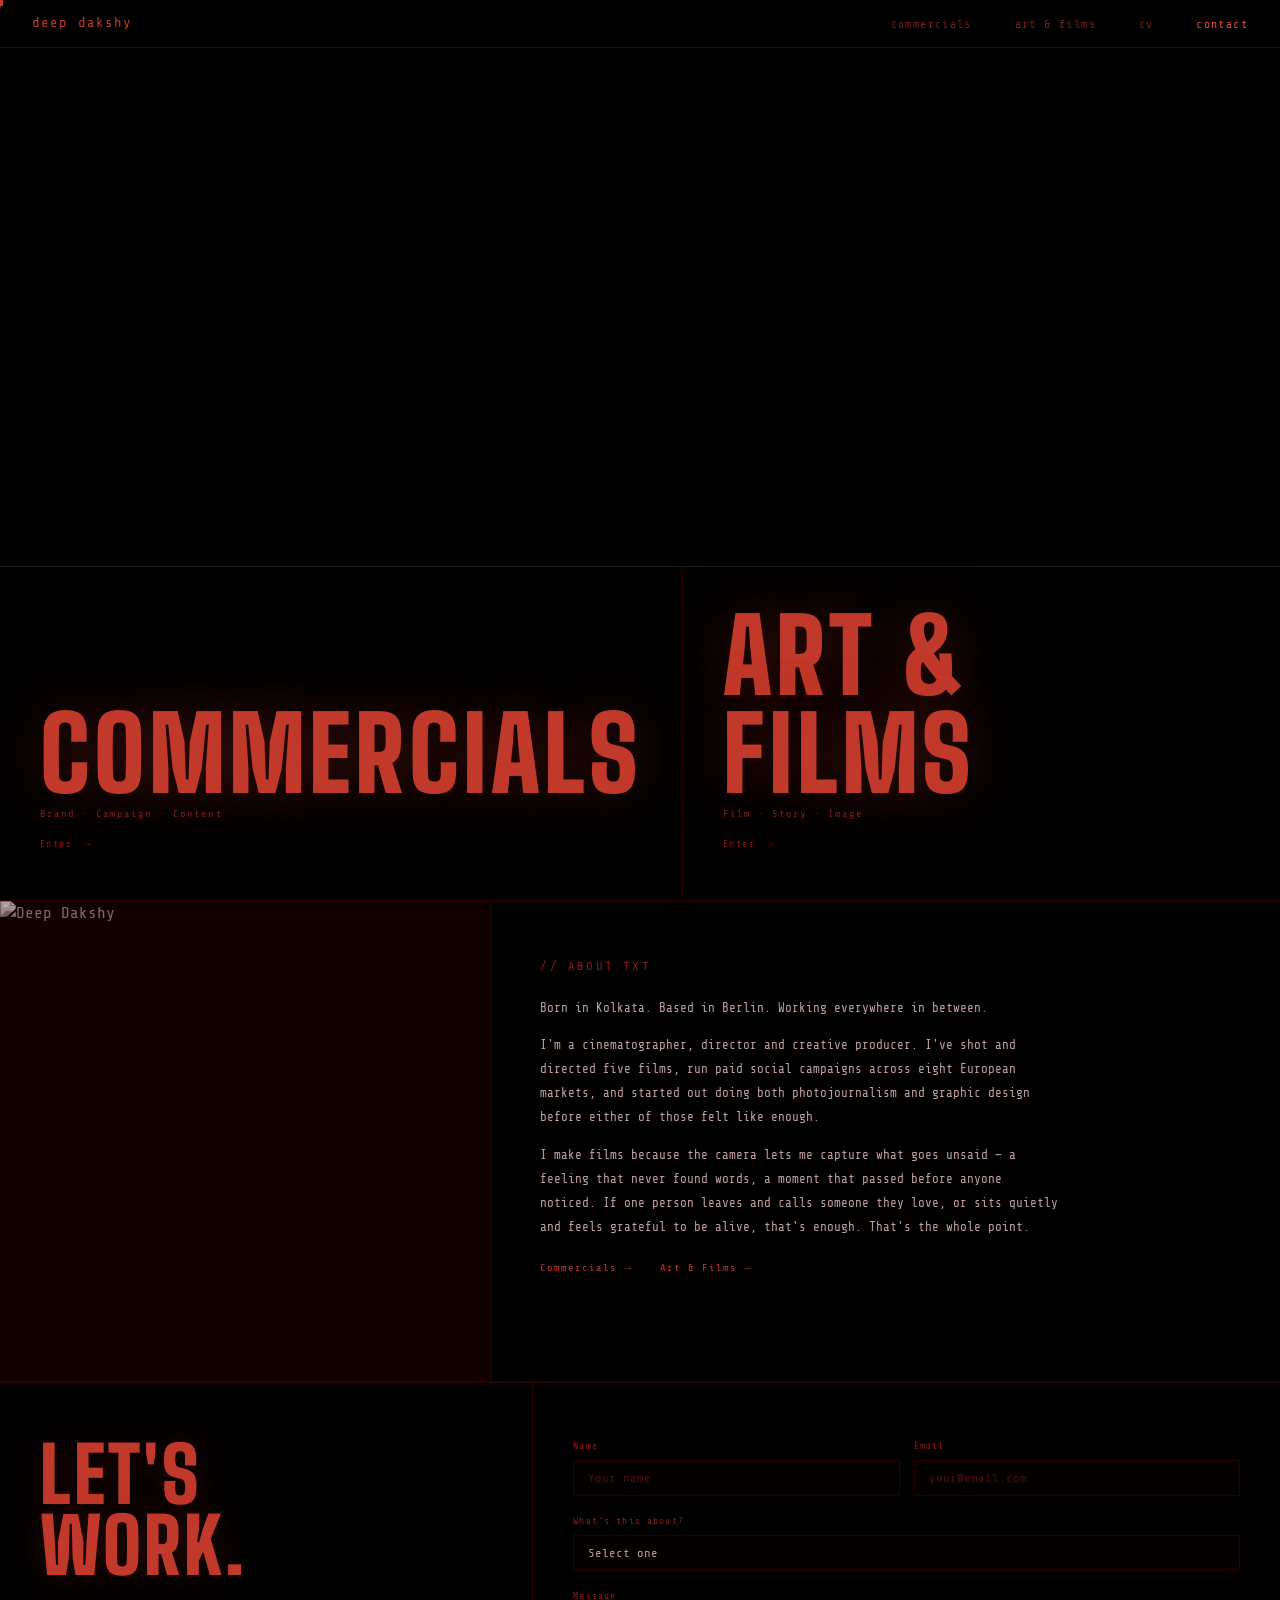
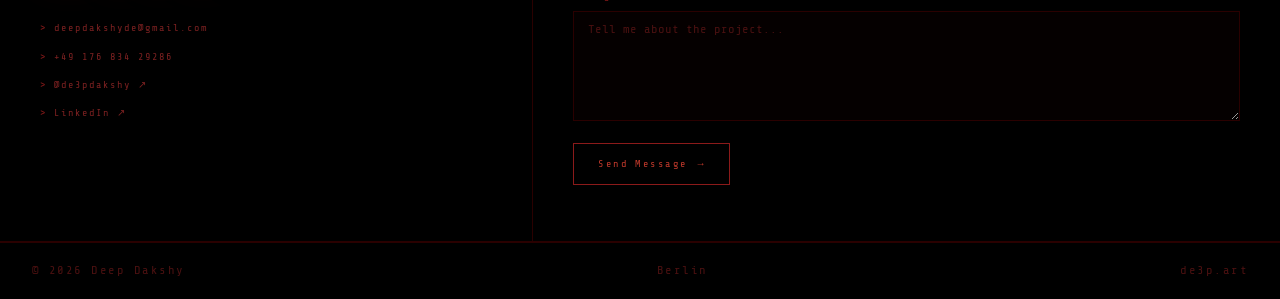
==== index.html @ 79a3d513 "Add files via upload" ====
<!DOCTYPE html>
<html lang="en">
<head>
  <meta charset="UTF-8"/>
  <meta name="viewport" content="width=device-width, initial-scale=1.0"/>
  <title>Deep Dakshy — Creative Producer · Film Director · Berlin</title>
  <meta name="description" content="Deep Dakshy is a Creative Producer and Film Director based in Berlin. Multi-market campaigns across 7 European markets, independent short films, cinematography. Also known as De3p."/>
  <meta name="keywords" content="Deep Dakshy, De3p, Creative Producer Berlin, Film Director Berlin, Cinematographer Berlin, Babbel, paid social production, localisation"/>
  <meta name="author" content="Deep Dakshy"/>
  <link rel="canonical" href="https://www.deepdakshy.com/"/>
  <meta property="og:type" content="website"/>
  <meta property="og:title" content="Deep Dakshy — Creative Producer · Film Director · Berlin"/>
  <meta property="og:url" content="https://www.deepdakshy.com/"/>
  <script type="application/ld+json">
  {"@context":"https://schema.org","@type":"Person","name":"Deep Dakshy","alternateName":"De3p","url":"https://www.deepdakshy.com","sameAs":["https://www.instagram.com/de3pdakshy/","https://www.linkedin.com/in/deep-dakshy-a23316113/","https://de3p.art"],"jobTitle":"Creative Producer, Film Director","worksFor":{"@type":"Organization","name":"Babbel GmbH"},"address":{"@type":"PostalAddress","addressLocality":"Berlin","addressCountry":"DE"},"alumniOf":{"@type":"EducationalOrganization","name":"MET Film School"}}
  </script>
    <link rel="icon" type="image/svg+xml" href="favicon.svg"/>
  <link rel="stylesheet" href="css/style-red.css"/>
</head>
<body>

<div id="cursor"></div>
<div id="cursor-ring"></div>

<nav id="nav">
  <a href="index.html" class="nav-logo">Deep Dakshy</a>
  <ul class="nav-links">
    <li><a href="commercial.html">Commercials</a></li>
    <li><a href="art.html">Art & Films</a></li>
    <li><a href="cv.html">CV</a></li>
    <li><a href="#contact">Contact</a></li>
  </ul>
</nav>

<!-- ═══ HERO — fullscreen video, COMMERCIAL | ART overlaid ══════════════ -->
<section class="hero-section">

  <!-- Video fills the section, behind everything -->
  <div class="hero-video-wrap">
    <video id="hero-loop" class="hero-video" autoplay muted loop playsinline>
      <source src="images/loop.mp4" type="video/mp4">
    </video>
    <div class="hero-video-ph"></div>
    <div class="hero-video-overlay"></div>
  </div>

  <!-- COMMERCIAL | ART split — sits on top of video -->
  <div class="hero-split">
    <a href="commercial.html" class="hero-item">
      <div class="hero-item-inner">
        <div class="hero-label">Commercials</div>
        <div class="hero-desc">Brand · Campaign · Content</div>
        <div class="hero-enter">Enter &nbsp;→</div>
      </div>
    </a>
    <div class="hero-divider"></div>
    <a href="art.html" class="hero-item">
      <div class="hero-item-inner">
        <div class="hero-label">Art & Films</div>
        <div class="hero-desc">Film · Story · Image</div>
        <div class="hero-enter">Enter &nbsp;→</div>
      </div>
    </a>
  </div>

</section>

<!-- ═══ ABOUT ════════════════════════════════════════════════════════════ -->
<section class="landing-about">
  <div class="landing-about-inner">

    <div class="landing-about-photo">
      <img src="images/deep-candid.webp" alt="Deep Dakshy">
    </div>

    <div class="landing-about-text-wrap">
      <div class="landing-about-label eyebrow">// about.txt</div>
      <div class="landing-about-body">
        <p>Born in Kolkata. Based in Berlin. Working everywhere in between.</p>
        <p>I'm a cinematographer, director and creative producer. I've shot and directed five films, run paid social campaigns across eight European markets, and started out doing both photojournalism and graphic design before either of those felt like enough.</p>
        <p>I make films because the camera lets me capture what goes unsaid — a feeling that never found words, a moment that passed before anyone noticed. If one person leaves and calls someone they love, or sits quietly and feels grateful to be alive, that's enough. That's the whole point.</p>
        <div class="landing-about-links">
          <a href="commercial.html" class="landing-about-link">Commercials →</a>
          <a href="art.html" class="landing-about-link">Art & Films →</a>
        </div>
      </div>
    </div>

  </div>
</section>

<!-- ═══ CONTACT ══════════════════════════════════════════════════════════ -->
<div class="contact-section" id="contact">
  <div class="contact-left">
    <h2>Let's<br>Work.</h2>
    <div class="contact-links" style="margin-top:40px;">
      <a href="mailto:deepdakshyde@gmail.com" class="contact-link">deepdakshyde@gmail.com</a>
      <a href="tel:+4917683429286" class="contact-link">+49 176 834 29286</a>
      <a href="https://www.instagram.com/de3pdakshy/" target="_blank" class="contact-link">@de3pdakshy ↗</a>
      <a href="https://www.linkedin.com/in/deep-dakshy-a23316113/" target="_blank" class="contact-link">LinkedIn ↗</a>
    </div>
  </div>
  <div class="contact-right">
    <form name="contact" method="POST" data-netlify="true" netlify-honeypot="bot-field" class="contact-form" id="contact-form">
      <input type="hidden" name="bot-field"/>
      <input type="hidden" name="form-name" value="contact"/>
      <div class="cf-row">
        <div class="cf-field">
          <label class="cf-label" for="cf-name">Name</label>
          <input class="cf-input" type="text" id="cf-name" name="name" placeholder="Your name" required/>
        </div>
        <div class="cf-field">
          <label class="cf-label" for="cf-email">Email</label>
          <input class="cf-input" type="email" id="cf-email" name="email" placeholder="your@email.com" required/>
        </div>
      </div>
      <div class="cf-field">
        <label class="cf-label" for="cf-subject">What's this about?</label>
        <select class="cf-input cf-select" id="cf-subject" name="subject">
          <option value="">Select one</option>
          <option value="Commercial project">Commercial project</option>
          <option value="Film collaboration">Film collaboration</option>
          <option value="DP / Camera work">DP / Camera work</option>
          <option value="Other">Other</option>
        </select>
      </div>
      <div class="cf-field">
        <label class="cf-label" for="cf-message">Message</label>
        <textarea class="cf-input cf-textarea" id="cf-message" name="message" placeholder="Tell me about the project..." required></textarea>
      </div>
      <button type="submit" class="cf-submit" id="cf-btn">
        <span id="cf-btn-text">Send Message</span>
        <span id="cf-btn-arrow"> →</span>
      </button>
      <p class="cf-success" id="cf-success" style="display:none;">Message sent — I'll be in touch.</p>
    </form>
  </div>
</div>

<footer>
  <span>© 2026 Deep Dakshy</span>
  <span>Berlin</span>
  <a href="https://de3p.art">de3p.art</a>
</footer>

<div id="video-modal">
  <div class="vm-backdrop"></div>
  <div class="vm-box">
    <button class="vm-close">Close ✕</button>
    <div class="vm-embed"></div>
    <div class="vm-info"></div>
  </div>
</div>

<div id="lightbox">
  <span id="lb-close">Close ✕</span>
  <span id="lb-prev">← Prev</span>
  <img src="" alt=""/>
  <span id="lb-next">Next →</span>
</div>

<script src="js/main.js"></script>
<script src="js/sanity.js"></script>
</body>
</html>
---- css/style-red.css ----
@import url('https://fonts.googleapis.com/css2?family=Share+Tech+Mono&family=Big+Shoulders+Display:wght@700;900&display=swap');

/* ─── RESET ───────────────────────────────────────────────────────────── */
*, *::before, *::after { box-sizing: border-box; margin: 0; padding: 0; }

:root {
  --bg:       #000000;
  --bg2:      #060606;
  --surface:  #0a0a0a;
  --border:   #1a0000;
  --border2:  #2a0000;
  --dim:      #4a1010;
  --muted:    #7a2020;
  --text:     #c0a0a0;
  --bright:   #e8c8c8;
  --red:      #c0392b;
  --red-dim:  #8b1a1a;
  --red-hot:  #e74c3c;
  --white:    #f0e0e0;

  --mono:    'Share Tech Mono', 'Courier New', monospace;
  --display: 'Big Shoulders Display', sans-serif;

  --ease:     cubic-bezier(0.4, 0, 0.2, 1);
  --ease-out: cubic-bezier(0, 0, 0.2, 1);
}

html { font-size: 17px; scroll-behavior: smooth; }

body {
  background: var(--bg);
  color: var(--text);
  font-family: var(--mono);
  font-weight: 400;
  line-height: 1.6;
  overflow-x: hidden;
  cursor: none;
}

a { color: inherit; text-decoration: none; }
img { display: block; width: 100%; object-fit: cover; }
button { cursor: none; border: none; background: none; color: inherit; font: inherit; padding: 0; }
video { display: block; }

/* ─── CURSOR ──────────────────────────────────────────────────────────── */
#cursor {
  position: fixed;
  width: 6px; height: 12px;
  background: var(--red);
  pointer-events: none;
  z-index: 9999;
  transform: translate(-50%, -50%);
  animation: blink-cursor .8s step-end infinite;
}
#cursor-ring {
  position: fixed;
  width: 1px; height: 16px;
  background: var(--red-dim);
  pointer-events: none;
  z-index: 9998;
  transform: translate(-50%, -50%);
}
@keyframes blink-cursor {
  0%, 100% { opacity: 1; }
  50% { opacity: 0; }
}

/* ─── BLINKING TEXT CURSOR ────────────────────────────────────────────── */
.cursor-blink {
  animation: blink-cursor .8s step-end infinite;
  color: var(--red);
}

/* ─── SCANLINE OVERLAY ────────────────────────────────────────────────── */
/* scan lines removed — was body::before */

/* ─── NAV ─────────────────────────────────────────────────────────────── */
#nav {
  position: fixed;
  top: 0; left: 0; right: 0;
  height: 48px;
  z-index: 200;
  display: flex;
  align-items: center;
  justify-content: space-between;
  padding: 0 32px;
  border-bottom: 1px solid rgba(255,255,255,.08);
  background: rgba(0,0,0,.45);
  backdrop-filter: blur(8px);
  -webkit-backdrop-filter: blur(8px);
}
.nav-logo {
  font-family: var(--mono);
  font-size: .82rem;
  letter-spacing: .08em;
  color: var(--red);
  text-transform: lowercase;
}
.nav-links {
  display: flex;
  list-style: none;
  gap: 28px;
}
.nav-links a {
  font-family: var(--mono);
  font-size: .70rem;
  letter-spacing: .12em;
  text-transform: lowercase;
  color: var(--muted);
  transition: color .15s;
  position: relative;
}
.nav-links a::before {
  content: '> ';
  color: var(--red-dim);
  opacity: 0;
  transition: opacity .15s;
}
.nav-links a:hover { color: var(--red); }
.nav-links a:hover::before { opacity: 1; }
.nav-links a.active { color: var(--red-hot); }

/* ─── HERO SECTION — fullscreen video + split overlay ─────────────────── */
.hero-section {
  position: relative;
  width: 100%;
  height: 100vh;
  min-height: 500px;
  overflow: hidden;
  display: flex;
  flex-direction: column;
}

/* Video fills the hero entirely */
.hero-video-wrap {
  position: absolute; inset: 0; z-index: 0;
}
.hero-video {
  position: absolute; inset: 0;
  width: 100%; height: 100%;
  object-fit: cover;
}
.hero-video-ph {
  position: absolute; inset: 0;
  background: #000;
  z-index: -1;
}
.hero-video-overlay {
  display: none;
}

/* Split sits at bottom of hero, transparent over video */
.hero-split {
  position: absolute;
  bottom: 0; left: 0; right: 0;
  z-index: 2;
  display: flex;
  border-top: 1px solid rgba(255,255,255,.1);
  background: rgba(0,0,0,.55);
  backdrop-filter: blur(8px);
  -webkit-backdrop-filter: blur(8px);
}
.hero-item {
  flex: 1;
  display: flex;
  align-items: flex-end;
  padding: 40px 40px 48px;
  position: relative;
  transition: background .3s;
}
.hero-item::before {
  content: '';
  position: absolute; inset: 0;
  background: rgba(180,0,0,0);
  transition: background .4s;
}
.hero-item:hover::before { background: rgba(120,0,0,.08); }
.hero-divider {
  width: 1px;
  background: var(--border2);
  flex-shrink: 0;
  align-self: stretch;
}
.hero-item-inner {
  position: relative; z-index: 2;
  display: flex; flex-direction: column; gap: 4px;
}
.hero-label {
  font-family: var(--display);
  font-weight: 900;
  font-size: clamp(4rem, 8vw, 10rem);
  letter-spacing: .04em;
  text-transform: uppercase;
  color: var(--red);
  line-height: .95;
  transition: color .2s, transform .3s var(--ease);
  opacity: 0;
  animation: fadeUp .7s var(--ease-out) .2s forwards;
  text-shadow: 0 0 60px rgba(192,57,43,.35);
}
.hero-item:nth-child(3) .hero-label { animation-delay: .35s; }
.hero-item:hover .hero-label { color: var(--red-hot); transform: translateX(6px); }
.hero-desc {
  font-family: var(--mono);
  font-size: .6rem;
  letter-spacing: .1em;
  color: var(--muted);
  transition: color .2s;
  opacity: 0;
  animation: fadeUp .6s var(--ease-out) .5s forwards;
}
.hero-item:nth-child(3) .hero-desc { animation-delay: .65s; }
.hero-item:hover .hero-desc { color: var(--text); }
.hero-enter {
  font-family: var(--mono);
  font-size: .58rem;
  letter-spacing: .14em;
  color: var(--red-dim);
  margin-top: 10px;
  transition: color .2s, letter-spacing .2s;
  opacity: 0;
  animation: fadeIn .5s .85s forwards;
}
.hero-item:hover .hero-enter { color: var(--red); letter-spacing: .2em; }

/* ─── ABOUT ───────────────────────────────────────────────────────────── */
.landing-about {
  position: relative;
  z-index: 2;
  border-top: 1px solid var(--border2);
  border-bottom: 1px solid var(--border2);
  background: rgba(0,0,0,.88);
}
.landing-about-inner {
  display: grid;
  grid-template-columns: 1fr 1.6fr;
  align-items: stretch;
}
.landing-about-photo {
  border-right: 1px solid var(--border2);
  overflow: hidden;
  min-height: 480px;
  position: relative;
}
.landing-about-photo img {
  width: 100%; height: 100%;
  object-fit: cover;
  object-position: center top;
  filter: brightness(.75) saturate(0) contrast(1.1);
  display: block;
  /* subtle red tint */
  mix-blend-mode: normal;
}
.landing-about-photo::after {
  content: '';
  position: absolute; inset: 0;
  background: rgba(120,0,0,.15);
  pointer-events: none;
}
.landing-about-photo-ph {
  width: 100%; height: 100%; min-height: 480px;
  display: flex; align-items: center; justify-content: center;
  background: var(--surface);
  color: var(--red-dim);
  font-family: var(--mono);
  font-size: .58rem;
  letter-spacing: .14em;
}
.landing-about-text-wrap {
  padding: 56px 48px;
  display: flex;
  flex-direction: column;
  gap: 20px;
}
.landing-about-label {
  font-family: var(--mono);
  font-size: .62rem;
  color: var(--red-dim);
  letter-spacing: .08em;
}
.landing-about-body p {
  font-size: .82rem;
  font-family: var(--mono);
  font-size: .74rem;
  color: var(--text);
  line-height: 1.9;
  max-width: 520px;
  margin-bottom: 14px;
}
.landing-about-links {
  display: flex;
  gap: 28px;
  margin-top: 20px;
}
.landing-about-link {
  font-family: var(--mono);
  font-size: .6rem;
  letter-spacing: .1em;
  color: var(--red);
  transition: color .2s;
}
.landing-about-link:hover { color: var(--red-hot); }

/* ─── CONTACT SECTION ─────────────────────────────────────────────────── */
.contact-section {
  position: relative;
  z-index: 2;
  display: grid;
  grid-template-columns: 1fr 1.4fr;
  border-top: 1px solid var(--border2);
  border-bottom: 1px solid var(--border2);
  background: rgba(0,0,0,.9);
}
.contact-left {
  padding: 56px 40px;
  border-right: 1px solid var(--border2);
}
.contact-left h2 {
  font-family: var(--display);
  font-weight: 900;
  font-size: clamp(3rem, 6vw, 6.5rem);
  letter-spacing: .04em;
  text-transform: uppercase;
  color: var(--red);
  line-height: .92;
  text-shadow: 0 0 40px rgba(192,57,43,.25);
}
.contact-links {
  display: flex;
  flex-direction: column;
  gap: 12px;
  text-align: left;
}
.contact-link {
  font-family: var(--mono);
  font-size: .6rem;
  letter-spacing: .1em;
  color: var(--muted);
  transition: color .15s;
}
.contact-link::before { content: '> '; color: var(--red-dim); }
.contact-link:hover { color: var(--red); }
.contact-right { padding: 56px 40px; }

/* ─── FORM ────────────────────────────────────────────────────────────── */
.contact-form { display: flex; flex-direction: column; gap: 18px; }
.cf-row { display: grid; grid-template-columns: 1fr 1fr; gap: 14px; }
.cf-field { display: flex; flex-direction: column; gap: 6px; }
.cf-label {
  font-family: var(--mono);
  font-size: .56rem;
  letter-spacing: .12em;
  color: var(--red-dim);
}
.cf-input {
  background: #050000;
  border: 1px solid var(--border2);
  color: var(--text);
  font-family: var(--mono);
  font-size: .72rem;
  padding: 10px 14px;
  outline: none;
  transition: border-color .15s;
  -webkit-appearance: none;
  border-radius: 0;
}
.cf-input::placeholder { color: var(--dim); }
.cf-input:focus { border-color: var(--red); }
.cf-select { cursor: none; }
.cf-select option { background: #050000; }
.cf-textarea { height: 110px; resize: vertical; }
.cf-submit {
  display: inline-flex;
  align-items: center;
  gap: 10px;
  align-self: flex-start;
  margin-top: 4px;
  padding: 12px 24px;
  background: transparent;
  border: 1px solid var(--red-dim);
  color: var(--red);
  font-family: var(--mono);
  font-size: .6rem;
  letter-spacing: .14em;
  cursor: none;
  transition: border-color .2s, color .2s, background .2s;
}
.cf-submit:hover {
  border-color: var(--red-hot);
  color: var(--red-hot);
  background: rgba(192,57,43,.08);
}
.cf-success {
  font-family: var(--mono);
  font-size: .6rem;
  color: var(--red);
  letter-spacing: .1em;
}

/* ─── FOOTER ──────────────────────────────────────────────────────────── */
footer {
  position: relative;
  z-index: 2;
  border-top: 1px solid var(--border2);
  padding: 18px 32px;
  display: flex;
  justify-content: space-between;
  align-items: center;
  font-family: var(--mono);
  font-size: .56rem;
  letter-spacing: .12em;
  color: var(--dim);
  background: var(--bg);
}
footer a { transition: color .15s; }
footer a:hover { color: var(--red); }

/* ─── LIGHTBOX ────────────────────────────────────────────────────────── */
#lightbox {
  position: fixed; inset: 0;
  background: rgba(0,0,0,.98);
  z-index: 800;
  display: none;
  align-items: center;
  justify-content: center;
}
#lightbox.open { display: flex; }
#lightbox img { max-width: 90vw; max-height: 90vh; object-fit: contain; }
#lb-close, #lb-prev, #lb-next {
  position: absolute;
  font-family: var(--mono);
  font-size: .56rem;
  letter-spacing: .14em;
  color: var(--muted);
  cursor: none;
  transition: color .15s;
}
#lb-close { top: 20px; right: 28px; }
#lb-prev { top: 50%; left: 0; transform: translateY(-50%); padding: 24px; }
#lb-next { top: 50%; right: 0; transform: translateY(-50%); padding: 24px; }
#lb-close:hover, #lb-prev:hover, #lb-next:hover { color: var(--red); }

/* ─── ANIMATIONS ──────────────────────────────────────────────────────── */
@keyframes fadeUp {
  from { opacity: 0; transform: translateY(14px); }
  to   { opacity: 1; transform: translateY(0); }
}
@keyframes fadeIn {
  from { opacity: 0; }
  to   { opacity: 1; }
}

/* ─── RESPONSIVE ──────────────────────────────────────────────────────── */
@media (max-width: 900px) {
  #nav { padding: 0 16px; }
  .nav-links { gap: 16px; }
  .split-section { flex-direction: column; height: auto; min-height: 100vh; padding-top: 48px; }
  .split-item { flex: 1; min-height: 50vh; padding: 32px 20px; }
  .split-line { width: 100%; height: 1px; }
  .split-label { font-size: clamp(3rem, 14vw, 5rem); }
  .film-grid { grid-template-columns: 1fr 1fr; gap: 1px; }
  .commercial-grid { grid-template-columns: 1fr 1fr; gap: 1px; }
  .landing-about-inner { grid-template-columns: 1fr; }
  .landing-about-photo { border-right: none; border-bottom: 1px solid var(--border2); min-height: 300px; }
  .landing-about-photo-ph { min-height: 300px; }
  .landing-about-text-wrap { padding: 40px 20px; }
  .contact-section { grid-template-columns: 1fr; }
  .contact-left { border-right: none; border-bottom: 1px solid var(--border2); padding: 40px 20px; }
  .contact-right { padding: 36px 20px; }
  .cf-row { grid-template-columns: 1fr; }
  footer { padding: 16px 20px; flex-direction: column; gap: 8px; text-align: center; }
}

/* ─── PAGE STRUCTURE ──────────────────────────────────────────────────── */
.page { padding-top: 48px; min-height: 100vh; background: var(--bg); }

.page-header {
  padding: 56px 40px 48px;
  border-bottom: 1px solid var(--border2);
  display: flex; justify-content: space-between; align-items: flex-end;
}
.page-header h1 {
  font-family: var(--display); font-weight: 900;
  font-size: clamp(4rem, 9vw, 11rem);
  letter-spacing: .04em; text-transform: uppercase;
  color: var(--red); line-height: .95;
  text-shadow: 0 0 60px rgba(192,57,43,.2);
}
.page-header-right {
  font-family: var(--mono); font-size: .6rem; letter-spacing: .1em;
  color: var(--muted); text-align: right; line-height: 2.2;
}

.section { padding: 48px 40px; border-bottom: 1px solid var(--border2); }
.section-head {
  display: flex; justify-content: space-between; align-items: baseline;
  margin-bottom: 32px;
}
.section-head h2 {
  font-family: var(--display); font-weight: 800;
  font-size: clamp(2rem, 3.5vw, 3.5rem);
  letter-spacing: .04em; text-transform: uppercase; color: var(--red);
}
.section-count { font-family: var(--mono); font-size: .56rem; color: var(--dim); }
.eyebrow {
  font-family: var(--mono); font-size: .65rem; letter-spacing: .18em;
  text-transform: uppercase; color: var(--red-dim);
}
.reveal { opacity: 0; transform: translateY(14px); transition: opacity .6s, transform .6s; }
.reveal.visible { opacity: 1; transform: none; }

/* ─── REEL ────────────────────────────────────────────────────────────── */
.reel-wrap { position: relative; aspect-ratio: 16/9; background: var(--surface); overflow: hidden; z-index: 2; }
.reel-wrap iframe { position: absolute; inset: 0; width: 100%; height: 100%; border: none; }
.reel-ph {
  position: absolute; inset: 0; display: flex; flex-direction: column;
  align-items: center; justify-content: center; gap: 14px;
}
.reel-ph svg { opacity: .2; color: var(--red-dim); }
.reel-ph span { font-family: var(--mono); font-size: .56rem; letter-spacing: .14em; color: var(--dim); }

/* ─── COMMERCIAL CARDS ────────────────────────────────────────────────── */
.commercial-grid {
  display: grid; grid-template-columns: repeat(2, 1fr);
  gap: 1px; background: var(--border2);
}
.c-card { background: var(--bg); overflow: hidden; cursor: none; }
.c-thumb {
  aspect-ratio: 16/9; overflow: hidden; position: relative; background: var(--surface);
}
.c-thumb img {
  width: 100%; height: 100%; object-fit: cover;
  filter: brightness(1) saturate(1) contrast(1);
  transition: filter .6s, transform .8s;
}
.c-card.scrolled-bw .c-thumb img { filter: brightness(.65) saturate(0) contrast(1.1); }
.c-card:hover .c-thumb img { filter: brightness(1) saturate(1) contrast(1); transform: scale(1.04); }
.c-thumb-ph {
  width: 100%; height: 100%; display: flex; align-items: center; justify-content: center;
  font-family: var(--mono); font-size: .54rem; letter-spacing: .12em; color: var(--dim);
}
.c-play {
  position: absolute; top: 50%; left: 50%; transform: translate(-50%,-50%);
  font-size: 1.2rem; color: rgba(192,57,43,.4); pointer-events: none; transition: color .2s, transform .2s;
}
.c-card:hover .c-play { color: rgba(231,76,60,.75); transform: translate(-50%,-50%) scale(1.2); }
.c-info { padding: 16px 20px 20px; border-top: 1px solid var(--border2); transition: border-color .2s; }
.c-card:hover .c-info { border-color: var(--red); }
.c-client { font-family: var(--mono); font-size: .62rem; letter-spacing: .12em; color: var(--red-dim); margin-bottom: 6px; }
.c-title {
  font-family: var(--display); font-weight: 700; font-size: 1.15rem;
  letter-spacing: .03em; text-transform: uppercase; color: var(--bright);
  line-height: 1.1; margin-bottom: 7px; transition: color .2s;
}
.c-card:hover .c-title { color: var(--red-hot); }
.c-desc { font-family: var(--mono); font-size: .70rem; color: var(--muted); line-height: 1.7; }

/* ─── LOAD MORE ───────────────────────────────────────────────────────── */
.load-more-wrap {
  padding: 32px 40px;
  border-bottom: 1px solid var(--border2);
  display: flex; align-items: center; justify-content: space-between;
}
.load-more-btn {
  display: inline-flex; align-items: center; gap: 12px;
  padding: 12px 24px;
  border: 1px solid var(--border2);
  font-family: var(--mono); font-size: .6rem; letter-spacing: .14em;
  color: var(--red); cursor: none;
  transition: border-color .2s, color .2s, background .2s;
}
.load-more-btn:hover { border-color: var(--red); background: rgba(192,57,43,.06); color: var(--red-hot); }
.load-more-btn.hidden { display: none; }
.load-more-count { font-family: var(--mono); font-size: .56rem; color: var(--dim); }

/* ─── ART INTRO + REEL ────────────────────────────────────────────────── */
.art-intro-reel {
  display: grid; grid-template-columns: 1fr 2fr;
  border-bottom: 1px solid var(--border2);
}
.art-intro-text {
  padding: 48px 40px; border-right: 1px solid var(--border2);
  display: flex; flex-direction: column; justify-content: space-between; gap: 28px;
}
.art-intro-body { font-family: var(--mono); font-size: .68rem; color: var(--text); line-height: 1.7; }
.art-intro-meta { display: flex; flex-direction: column; }
.art-intro-meta-item {
  align-items: flex-start;
  display: flex; justify-content: space-between;
  padding: 10px 0; border-top: 1px solid var(--border2); font-family: var(--mono); font-size: .58rem;
}
.art-intro-meta-label { color: var(--dim); letter-spacing: .1em; }
.art-intro-meta-val { color: var(--text); text-align: right; }
.art-intro-reel-embed { padding: 36px; display: flex; flex-direction: column; justify-content: center; position: relative; z-index: 2; }

/* ─── ABOUT BAND ──────────────────────────────────────────────────────── */
.about-band {
  display: grid; grid-template-columns: 1fr 1fr;
  border-top: 1px solid var(--border2); border-bottom: 1px solid var(--border2);
}
.about-text { padding: 64px 40px; border-right: 1px solid var(--border2); }
.about-text h2 {
  font-family: var(--display); font-weight: 900;
  font-size: clamp(2.5rem, 5vw, 5rem);
  letter-spacing: .04em; text-transform: uppercase;
  color: var(--red); line-height: .95; margin-bottom: 20px;
}
.about-text p { font-family: var(--mono); font-size: .7rem; color: var(--muted); line-height: 1.9; max-width: 420px; margin-bottom: 12px; }
.about-details { padding: 64px 40px; }
.detail-row {
  display: flex; justify-content: space-between;
  padding: 12px 0; border-bottom: 1px solid var(--border2);
  font-family: var(--mono); font-size: .6rem;
}
.detail-row:first-child { border-top: 1px solid var(--border2); }
.detail-label { color: var(--dim); letter-spacing: .1em; }
.detail-val { color: var(--text); }
.detail-val a { color: var(--red); transition: color .15s; }
.detail-val a:hover { color: var(--red-hot); }

/* ─── CONTACT BAND (inner pages) ─────────────────────────────────────── */
.contact-band {
  display: flex; justify-content: space-between; align-items: center;
  padding: 56px 40px; border-bottom: 1px solid var(--border2);
  background: var(--bg);
}
.contact-band h2 {
  font-family: var(--display); font-weight: 900;
  font-size: clamp(2.5rem, 6vw, 6rem);
  letter-spacing: .04em; text-transform: uppercase;
  color: var(--red); line-height: .95;
}

/* ─── FILM OVERLAY ────────────────────────────────────────────────────── */
#film-overlay {
  position: fixed; inset: 0; z-index: 9500;
  background: var(--bg); overflow-y: auto;
  transform: translateY(100%); transition: transform .5s cubic-bezier(0.4,0,0.2,1);
  overscroll-behavior: contain;
}
#film-overlay.open { transform: translateY(0); }
.overlay-nav {
  position: sticky; top: 0; z-index: 10;
  display: flex; justify-content: space-between; align-items: center;
  padding: 0 40px; height: 48px;
  background: rgba(0,0,0,.97); border-bottom: 1px solid var(--border2);
}
.overlay-back {
  display: inline-flex; align-items: center; gap: 10px;
  font-family: var(--mono); font-size: .58rem; letter-spacing: .12em;
  color: var(--muted); transition: color .15s;
}
.overlay-back:hover { color: var(--red); }
.overlay-close {
  font-family: var(--mono); font-size: .58rem; letter-spacing: .12em;
  color: var(--muted); cursor: none; transition: color .15s;
}
.overlay-close:hover { color: var(--red); }
.overlay-hero { padding: 48px 40px 40px; border-bottom: 1px solid var(--border2); }
.overlay-type { font-family: var(--mono); font-size: .58rem; letter-spacing: .16em; color: var(--red-dim); margin-bottom: 12px; }
.overlay-title {
  font-family: var(--display); font-weight: 900;
  font-size: clamp(3rem, 8vw, 8rem);
  letter-spacing: .03em; text-transform: uppercase;
  color: var(--red); line-height: .92;
  text-shadow: 0 0 60px rgba(192,57,43,.2);
}
.overlay-meta-row { display: flex; gap: 36px; margin-top: 24px; flex-wrap: wrap; }
.overlay-meta-item { font-family: var(--mono); font-size: .58rem; letter-spacing: .1em; color: var(--dim); }
.overlay-meta-item span { color: var(--text); margin-left: 6px; }
/* Overlay: hero image LEFT + text RIGHT side by side */
.overlay-hero-content {
  display: grid;
  grid-template-columns: 1fr 1fr;
  border-bottom: 1px solid var(--border2);
}
.overlay-cover {
  overflow: hidden;
  background: var(--surface);
  min-height: 320px;
  border-right: 1px solid var(--border2);
}
.overlay-cover img { width: 100%; height: 100%; object-fit: cover; filter: none; display: block; }
.overlay-trailer-hero {
  overflow: hidden;
  background: var(--surface);
  min-height: 320px;
  border-right: 1px solid var(--border2);
  position: relative;
}
.overlay-trailer-hero .reel-wrap {
  position: absolute; top: 0; left: 0; width: 100%; height: 100%;
}
.overlay-trailer-hero .reel-wrap iframe {
  width: 100%; height: 100%; border: none;
}
.overlay-trailer-hero .reel-ph {
  width: 100%; height: 100%; min-height: 320px;
  display: flex; flex-direction: column; align-items: center; justify-content: center; gap: 12px;
  font-family: var(--mono); font-size: .54rem; color: var(--dim);
}
.overlay-trailer-hero > img {
  position: absolute; top: 0; left: 0; width: 100%; height: 100%; object-fit: cover;
}
.overlay-cover-ph {
  width: 100%; height: 100%; min-height: 320px;
  display: flex; align-items: center; justify-content: center;
  font-family: var(--mono); font-size: .58rem; letter-spacing: .12em; color: var(--dim);
}
.overlay-body {
  display: flex; flex-direction: column; gap: 32px;
  padding: 40px;
}
.overlay-write h3 {
  font-family: var(--display); font-weight: 700; font-size: 1.3rem;
  letter-spacing: .04em; text-transform: uppercase; color: var(--red);
  margin: 32px 0 12px;
}
.overlay-write h3:first-child { margin-top: 0; }
.overlay-write p { font-family: var(--mono); font-size: .7rem; color: var(--muted); line-height: 2; max-width: 600px; margin-bottom: 12px; }
.overlay-credits { border: 1px solid var(--border2); padding: 18px; display: flex; flex-wrap: wrap; gap: 0; align-self: stretch; align-items: stretch; }
.overlay-credits-label { font-family: var(--mono); font-size: .52rem; letter-spacing: .18em; color: var(--red-dim); margin-bottom: 12px; width: 100%; }
.credit-item { padding: 8px 16px; border-right: 1px solid var(--border2); font-family: var(--mono); font-size: .64rem; color: var(--text); flex: 1 1 auto; min-width: 100px; display: flex; flex-direction: column; justify-content: center; }
.credit-item:last-child { border-right: none; }
.credit-sub { font-family: var(--mono); font-size: .52rem; letter-spacing: .12em; color: var(--dim); margin-bottom: 3px; }
.overlay-images {
  display: grid; grid-template-columns: repeat(3, 1fr);
  gap: 2px; background: var(--border2);
}
.overlay-img-item { aspect-ratio: 16/9; overflow: hidden; background: var(--surface); position: relative; pointer-events: none; }
.overlay-img-item img { width: 100%; height: 100%; object-fit: cover; filter: none; transition: filter .4s, transform .6s; }
.overlay-img-item:hover img { filter: brightness(1.05); transform: scale(1.04); }
.overlay-img-ph { width: 100%; height: 100%; display: flex; align-items: center; justify-content: center; font-family: var(--mono); font-size: .54rem; color: var(--dim); }
.overlay-trailer { padding: 0 40px 56px; border-bottom: 1px solid var(--border2); }
.overlay-trailer-label { font-family: var(--mono); font-size: .58rem; letter-spacing: .16em; color: var(--red-dim); margin-bottom: 18px; }

/* Mobile overrides for inner pages */
@media (max-width: 600px) {
  .film-grid { grid-template-columns: 1fr; }
  .commercial-grid { grid-template-columns: 1fr; }
  .art-intro-reel { grid-template-columns: 1fr; }
  .art-intro-text { border-right: none; border-bottom: 1px solid var(--border2); padding: 28px 20px; order: 1; }
  .art-intro-reel-embed { padding: 16px 20px 24px; order: 2; }
  .about-band { grid-template-columns: 1fr; }
  .about-text { border-right: none; border-bottom: 1px solid var(--border2); padding: 48px 20px; }
  .about-details { padding: 48px 20px; }
  .contact-band { flex-direction: column; gap: 28px; padding: 48px 20px; }
  .page-header { flex-direction: column; gap: 16px; padding: 40px 20px; }
  .section { padding: 40px 20px; }
  .load-more-wrap { padding: 24px 20px; }
  .overlay-body { grid-template-columns: 1fr; gap: 32px; padding: 40px 20px; }
  .overlay-images { grid-template-columns: 1fr 1fr; }
  .overlay-nav { padding: 0 20px; }
  .overlay-hero { padding: 36px 20px; }
  .overlay-trailer { padding: 0 20px 40px; }
}

/* ─── VIDEO MODAL ─────────────────────────────────────────────────────── */
#video-modal {
  display: none;
  position: fixed; inset: 0; z-index: 9500;
  align-items: center; justify-content: center;
}
#video-modal.open { display: flex; }
.vm-backdrop {
  position: absolute; inset: 0; z-index: 1;
  background: rgba(0,0,0,.92);
  cursor: none;
}
.vm-box {
  position: relative; z-index: 10;
  width: min(900px, 94vw);
  max-height: 90vh;
  overflow-y: auto;
  background: var(--bg);
  border: 1px solid var(--border2);
}
.vm-close {
  position: absolute;
  top: -36px; right: 0;
  font-family: var(--mono); font-size: .58rem;
  letter-spacing: .14em; color: var(--muted);
  cursor: none; transition: color .15s;
}
.vm-close:hover { color: var(--red); }
.vm-embed {
  position: relative;
  padding-bottom: 56.25%;
  background: #000;
}
.vm-embed iframe {
  position: absolute; inset: 0;
  width: 100%; height: 100%; border: none;
}

/* ─── MOBILE HERO ─────────────────────────────────────────────────────── */
@media (max-width: 768px) {
  /* Hero: video stays fullscreen, split stacks below video naturally */
  .hero-section { height: auto; min-height: 0; }
  .hero-video-wrap { position: relative; width: 100%; padding-top: 56.25%; }
  .hero-video-ph { position: absolute; inset: 0; }
  .hero-video { position: absolute; inset: 0; width: 100%; height: 100%; object-fit: cover; }
  .hero-video-overlay { position: absolute; inset: 0; }
  .hero-split {
    position: relative;
    bottom: auto; left: auto; right: auto;
    flex-direction: column;
    border-top: none;
  }
  .hero-item { padding: 32px 20px 36px; border-top: 1px solid var(--border2); }
  .hero-item::before { display: none; }
  .hero-divider { display: none; }
  .hero-label { font-size: clamp(3.5rem, 18vw, 6rem); animation: none; opacity: 1; }
  .hero-desc { animation: none; opacity: 1; }
  .hero-enter { animation: none; opacity: 1; }
  .page-header h1 { font-size: clamp(3rem, 14vw, 6rem); }
}

/* ─── OVERLAY MOBILE ─────────────────────────────────────────────────── */
@media (max-width: 700px) {
  .overlay-hero-content { grid-template-columns: 1fr; }
  .overlay-cover { border-right: none; border-bottom: 1px solid var(--border2); min-height: 220px; }
  .overlay-trailer-hero { border-right: none; border-bottom: 1px solid var(--border2); min-height: 0; position: relative; padding-bottom: 56.25%; }
  .overlay-trailer-hero .reel-wrap { position: absolute; top: 0; left: 0; width: 100%; height: 100%; }
  .overlay-trailer-hero .reel-ph { position: absolute; top: 0; left: 0; width: 100%; height: 100%; min-height: 0; }
  .overlay-body { padding: 28px 20px; }
  .overlay-credits { flex-direction: column; }
  .overlay-credits .credit-item { border-right: none; border-bottom: 1px solid var(--border2); padding: 10px 0; }
  .overlay-credits .credit-item:last-child { border-bottom: none; }
}

/* ─── NAV SCROLLED ───────────────────────────────────────────────────── */
#nav.scrolled { background: rgba(0,0,0,.95); backdrop-filter: none; }

/* ─── NAV — more links ───────────────────────────────────────────────── */
@media (max-width: 1024px) { .nav-links { gap: 14px; } .nav-links a { font-size: .54rem; } }
@media (max-width: 640px) { .nav-links { gap: 10px; } #nav { padding: 0 12px; } .nav-logo { font-size: .72rem; } }

/* ─── COMMERCIAL CARD ROLE LINE ──────────────────────────────────────── */
.c-role {
  font-family: var(--mono);
  font-size: .64rem;
  color: var(--red-dim);
  letter-spacing: .08em;
  margin-top: 4px;
}

/* ─── VIDEO MODAL META (stats + writeup) ────────────────────────────── */
.vm-meta {
  padding: 24px 28px;
  border-top: 1px solid var(--border2);
  display: flex;
  flex-direction: column;
  gap: 16px;
}
.vm-stats {
  display: flex;
  flex-wrap: wrap;
  gap: 8px;
}
.vm-stat {
  font-family: var(--display);
  font-weight: 900;
  font-size: 1rem;
  letter-spacing: .08em;
  color: var(--red);
  padding: 6px 14px;
  border: 1px solid var(--border2);
  line-height: 1;
}
.vm-writeup {
  font-family: var(--mono);
  font-size: .72rem;
  color: var(--text);
  line-height: 1.85;
}
.vm-no-video {
  width: 100%;
  aspect-ratio: 16/9;
  display: flex;
  align-items: center;
  justify-content: center;
  font-family: var(--mono);
  font-size: .6rem;
  color: var(--dim);
  letter-spacing: .12em;
  background: var(--surface);
}

/* ─── BIGGER READABLE FONTS GLOBALLY ────────────────────────────────── */
body { font-size: 16px; }
.nav-links a { font-size: .68rem; }
.eyebrow { font-size: .72rem; }
.art-intro-body { font-size: .8rem; }
.c-client { font-size: .72rem; }
.c-title { font-size: 1.05rem; }
.c-desc { font-size: .72rem; }
footer { font-size: .72rem; }
footer a { font-size: .72rem; }

@media (max-width: 640px) {
  .vm-stat { font-size: .85rem; }
  .vm-meta { padding: 20px 16px; }
}

/* ─── VIDEO MODAL — stats + writeup ─────────────────────────────────── */
.vm-stats {
  display: flex;
  gap: 0;
  border-top: 1px solid var(--border2);
  border-bottom: 1px solid var(--border2);
  margin-top: 20px;
}
.vm-stat {
  flex: 1;
  padding: 16px 20px;
  border-right: 1px solid var(--border2);
  display: flex;
  flex-direction: column;
  gap: 4px;
}
.vm-stat:last-child { border-right: none; }
.vm-stat-val {
  font-family: var(--display);
  font-weight: 900;
  font-size: clamp(1.4rem, 3vw, 2.2rem);
  color: var(--red);
  letter-spacing: .04em;
  line-height: 1;
}
.vm-stat-label {
  font-family: var(--mono);
  font-size: .58rem;
  letter-spacing: .12em;
  color: var(--muted);
  text-transform: uppercase;
}
.vm-writeup {
  padding: 20px 24px;
  font-family: var(--mono);
  font-size: .72rem;
  color: var(--text);
  line-height: 1.85;
  border-bottom: 1px solid var(--border2);
}
.vm-role {
  padding: 10px 24px;
  font-family: var(--mono);
  font-size: .6rem;
  letter-spacing: .1em;
  color: var(--red-dim);
}
.vm-header {
  padding: 16px 24px 12px;
  border-bottom: 1px solid var(--border2);
}
.vm-title {
  font-family: var(--display);
  font-weight: 900;
  font-size: clamp(1.4rem, 3vw, 2rem);
  letter-spacing: .04em;
  text-transform: uppercase;
  color: var(--bright);
  line-height: 1;
}
.vm-client {
  font-family: var(--mono);
  font-size: .6rem;
  letter-spacing: .1em;
  color: var(--red-dim);
  margin-top: 4px;
}

/* c-role tag on card */
.c-role {
  font-family: var(--mono);
  font-size: .62rem;
  letter-spacing: .08em;
  color: var(--muted);
  margin-top: 2px;
}

@media (max-width: 600px) {
  .vm-stats { flex-wrap: wrap; }
  .vm-stat { min-width: 50%; }
}

/* ─── VERTICAL VIDEO CARDS (9:16) ───────────────────────────────────── */
.vertical-grid {
  display: grid;
  grid-template-columns: repeat(auto-fill, minmax(200px, 1fr));
  gap: 20px;
  padding: 0 40px 40px;
}
.c-card.vertical .c-thumb {
  aspect-ratio: 9/16;
  max-height: 420px;
}
.c-card.vertical .c-thumb img {
  object-position: center top;
}
@media (max-width: 900px) {
  .vertical-grid {
    grid-template-columns: repeat(2, 1fr);
    padding: 0 16px 32px;
  }
  .c-card.vertical .c-thumb { max-height: 320px; }
}
@media (max-width: 480px) {
  .vertical-grid {
    grid-template-columns: repeat(2, 1fr);
    gap: 12px;
    padding: 0 12px 24px;
  }
  .c-card.vertical .c-thumb { max-height: 240px; }
}

/* ─── MOBILE NAV FIX ─────────────────────────────────────────────────── */
@media (max-width: 768px) {
  #nav { padding: 0 16px; height: 44px; }
  .nav-logo { font-size: .68rem; white-space: nowrap; }
  .nav-links { gap: 14px; }
  .nav-links a { font-size: .55rem; letter-spacing: .06em; white-space: nowrap; }
  /* Hide All Work and CV on mobile — accessible from other places */
  .nav-links li:nth-child(3),
  .nav-links li:nth-child(4) { display: none; }
}

/* Fix mobile intro text line height */
@media (max-width: 768px) {
  .art-intro-body { font-size: .65rem; line-height: 1.6; }
}
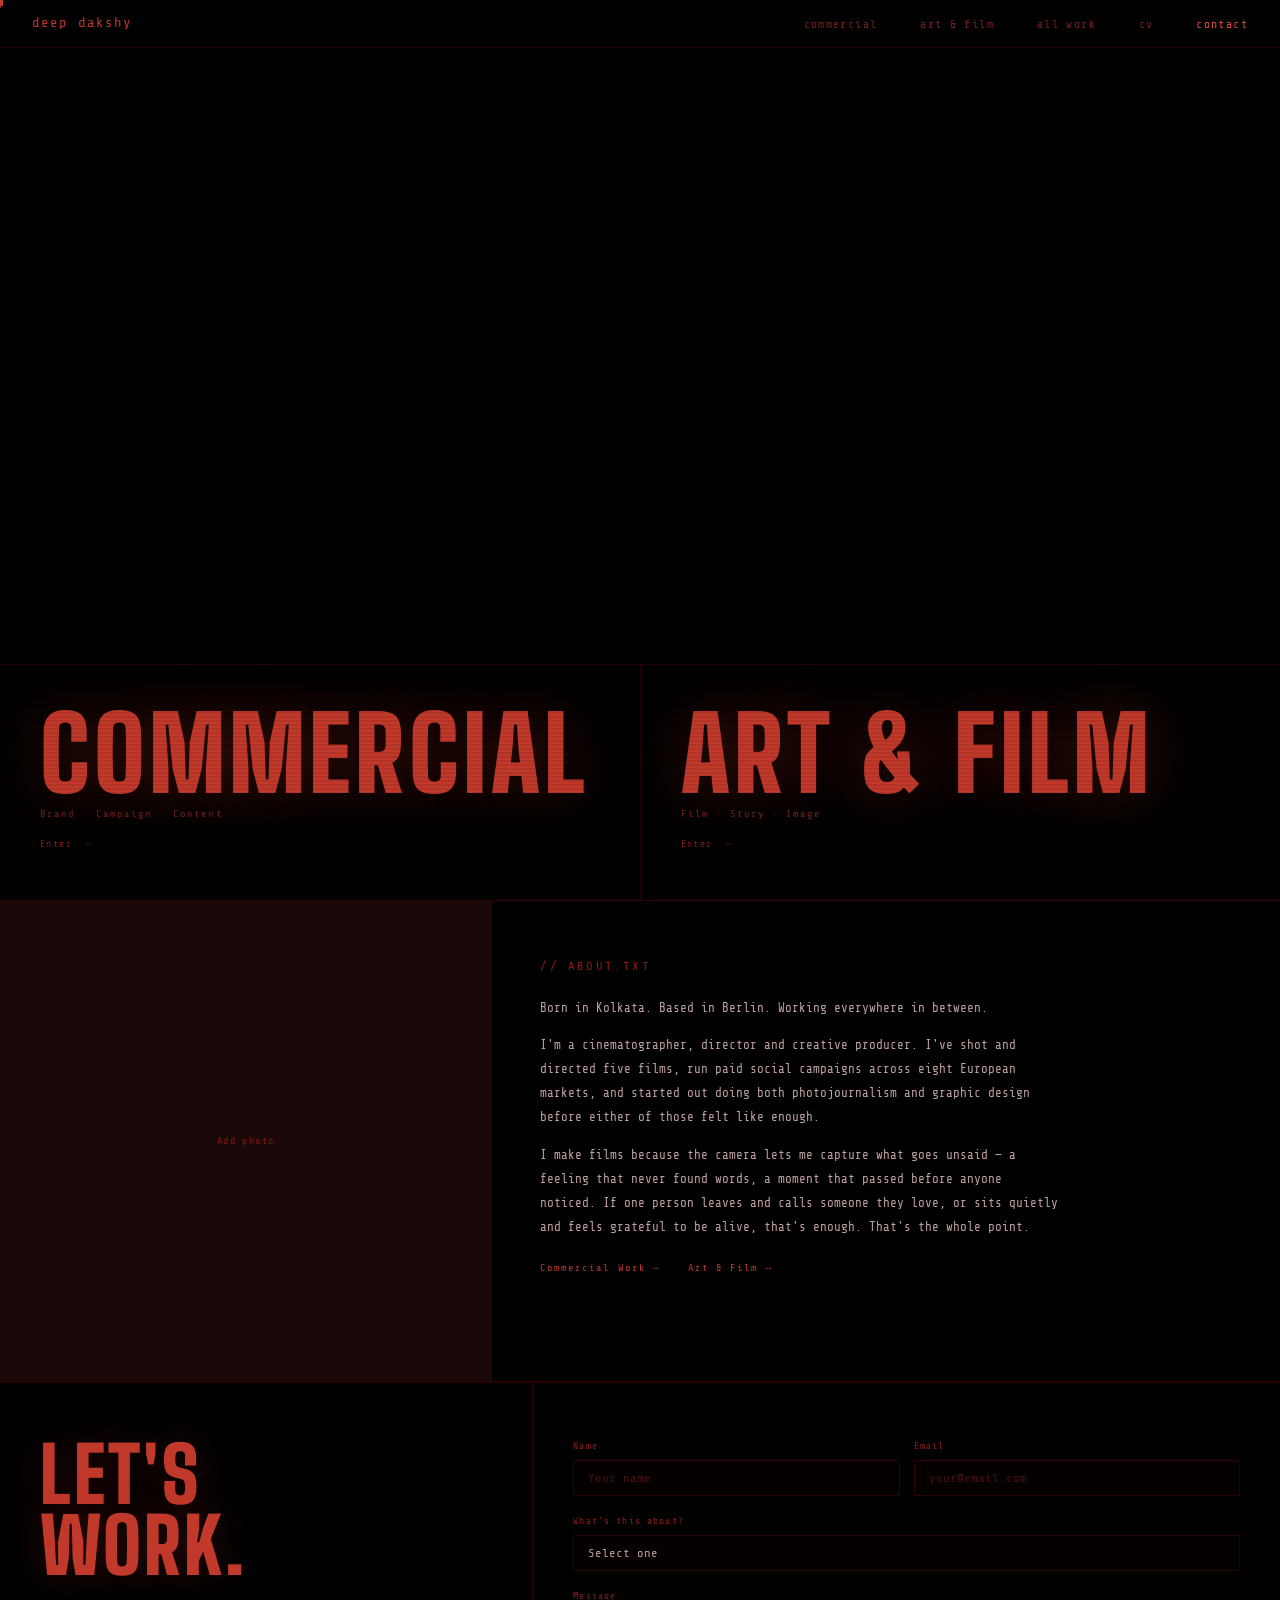
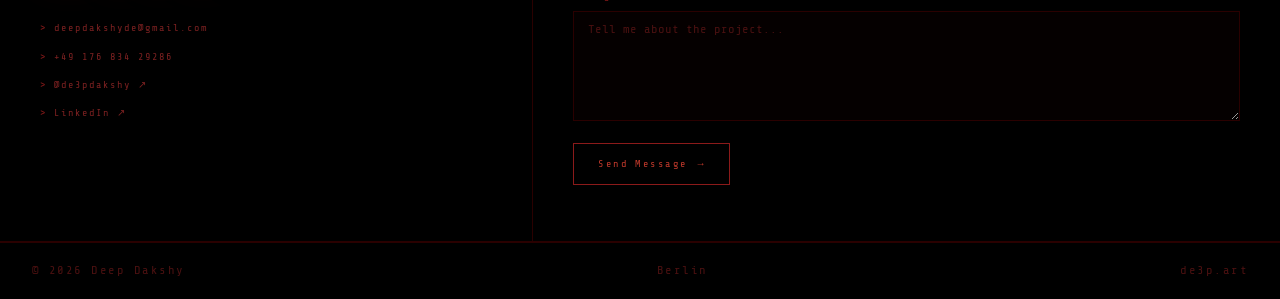
==== commit 8fd298ad: "Add files via upload" ====
--- a/index.html
+++ b/index.html
@@ -25,8 +25,9 @@
 <nav id="nav">
   <a href="index.html" class="nav-logo">Deep Dakshy</a>
   <ul class="nav-links">
-    <li><a href="commercial.html">Commercials</a></li>
-    <li><a href="art.html">Art & Films</a></li>
+    <li><a href="commercial.html">Commercial</a></li>
+    <li><a href="art.html">Art & Film</a></li>
+    <li><a href="all-work.html">All Work</a></li>
     <li><a href="cv.html">CV</a></li>
     <li><a href="#contact">Contact</a></li>
   </ul>
@@ -37,9 +38,12 @@
 
   <!-- Video fills the section, behind everything -->
   <div class="hero-video-wrap">
-    <video id="hero-loop" class="hero-video" autoplay muted loop playsinline>
-      <source src="images/loop.mp4" type="video/mp4">
-    </video>
+    <!--
+      ★ REPLACE placeholder with your loop:
+      <video class="hero-video" autoplay muted loop playsinline>
+        <source src="images/loop.mp4" type="video/mp4">
+      </video>
+    -->
     <div class="hero-video-ph"></div>
     <div class="hero-video-overlay"></div>
   </div>
@@ -48,7 +52,7 @@
   <div class="hero-split">
     <a href="commercial.html" class="hero-item">
       <div class="hero-item-inner">
-        <div class="hero-label">Commercials</div>
+        <div class="hero-label">Commercial</div>
         <div class="hero-desc">Brand · Campaign · Content</div>
         <div class="hero-enter">Enter &nbsp;→</div>
       </div>
@@ -56,7 +60,7 @@
     <div class="hero-divider"></div>
     <a href="art.html" class="hero-item">
       <div class="hero-item-inner">
-        <div class="hero-label">Art & Films</div>
+        <div class="hero-label">Art & Film</div>
         <div class="hero-desc">Film · Story · Image</div>
         <div class="hero-enter">Enter &nbsp;→</div>
       </div>
@@ -70,7 +74,11 @@
   <div class="landing-about-inner">
 
     <div class="landing-about-photo">
-      <img src="images/deep-candid.webp" alt="Deep Dakshy">
+      <!--
+        ★ YOUR PHOTO HERE — replace div below with:
+        <img src="images/deep-candid.jpg" alt="Deep Dakshy">
+      -->
+      <div class="landing-about-photo-ph"><span>Add photo</span></div>
     </div>
 
     <div class="landing-about-text-wrap">
@@ -80,8 +88,8 @@
         <p>I'm a cinematographer, director and creative producer. I've shot and directed five films, run paid social campaigns across eight European markets, and started out doing both photojournalism and graphic design before either of those felt like enough.</p>
         <p>I make films because the camera lets me capture what goes unsaid — a feeling that never found words, a moment that passed before anyone noticed. If one person leaves and calls someone they love, or sits quietly and feels grateful to be alive, that's enough. That's the whole point.</p>
         <div class="landing-about-links">
-          <a href="commercial.html" class="landing-about-link">Commercials →</a>
-          <a href="art.html" class="landing-about-link">Art & Films →</a>
+          <a href="commercial.html" class="landing-about-link">Commercial Work →</a>
+          <a href="art.html" class="landing-about-link">Art & Film →</a>
         </div>
       </div>
     </div>
--- a/css/style-red.css
+++ b/css/style-red.css
@@ -72,7 +72,21 @@
 }
 
 /* ─── SCANLINE OVERLAY ────────────────────────────────────────────────── */
-/* scan lines removed — was body::before */
+body::before {
+  content: '';
+  position: fixed; inset: 0;
+  z-index: 0;
+  pointer-events: none;
+  background: repeating-linear-gradient(
+    0deg,
+    transparent,
+    transparent 2px,
+    rgba(0,0,0,.08) 2px,
+    rgba(0,0,0,.08) 4px
+  );
+  pointer-events: none;
+  z-index: 9000;
+}
 
 /* ─── NAV ─────────────────────────────────────────────────────────────── */
 #nav {
@@ -84,10 +98,8 @@
   align-items: center;
   justify-content: space-between;
   padding: 0 32px;
-  border-bottom: 1px solid rgba(255,255,255,.08);
-  background: rgba(0,0,0,.45);
-  backdrop-filter: blur(8px);
-  -webkit-backdrop-filter: blur(8px);
+  border-bottom: 1px solid var(--border);
+  background: rgba(0,0,0,.95);
 }
 .nav-logo {
   font-family: var(--mono);
@@ -136,29 +148,29 @@
   position: absolute; inset: 0; z-index: 0;
 }
 .hero-video {
-  position: absolute; inset: 0;
   width: 100%; height: 100%;
   object-fit: cover;
+  filter: brightness(.25) saturate(0) contrast(1.2);
 }
 .hero-video-ph {
+  width: 100%; height: 100%;
+  background: #000;
+}
+.hero-video-overlay {
   position: absolute; inset: 0;
-  background: #000;
-  z-index: -1;
-}
-.hero-video-overlay {
-  display: none;
-}
-
-/* Split sits at bottom of hero, transparent over video */
+  background: linear-gradient(to bottom,
+    rgba(0,0,0,.2) 0%,
+    rgba(0,0,0,.1) 50%,
+    rgba(0,0,0,.7) 100%);
+}
+
+/* Split sits at bottom of hero, on top of video */
 .hero-split {
   position: absolute;
   bottom: 0; left: 0; right: 0;
   z-index: 2;
   display: flex;
-  border-top: 1px solid rgba(255,255,255,.1);
-  background: rgba(0,0,0,.55);
-  backdrop-filter: blur(8px);
-  -webkit-backdrop-filter: blur(8px);
+  border-top: 1px solid var(--border2);
 }
 .hero-item {
   flex: 1;
@@ -699,9 +711,6 @@
   display: flex; flex-direction: column; align-items: center; justify-content: center; gap: 12px;
   font-family: var(--mono); font-size: .54rem; color: var(--dim);
 }
-.overlay-trailer-hero > img {
-  position: absolute; top: 0; left: 0; width: 100%; height: 100%; object-fit: cover;
-}
 .overlay-cover-ph {
   width: 100%; height: 100%; min-height: 320px;
   display: flex; align-items: center; justify-content: center;
@@ -718,16 +727,24 @@
 }
 .overlay-write h3:first-child { margin-top: 0; }
 .overlay-write p { font-family: var(--mono); font-size: .7rem; color: var(--muted); line-height: 2; max-width: 600px; margin-bottom: 12px; }
-.overlay-credits { border: 1px solid var(--border2); padding: 18px; display: flex; flex-wrap: wrap; gap: 0; align-self: stretch; align-items: stretch; }
-.overlay-credits-label { font-family: var(--mono); font-size: .52rem; letter-spacing: .18em; color: var(--red-dim); margin-bottom: 12px; width: 100%; }
-.credit-item { padding: 8px 16px; border-right: 1px solid var(--border2); font-family: var(--mono); font-size: .64rem; color: var(--text); flex: 1 1 auto; min-width: 100px; display: flex; flex-direction: column; justify-content: center; }
+.overlay-credits { border: none; padding: 0; align-self: start; display: flex; flex-wrap: wrap; gap: 0; }
+.overlay-credits-bar {
+  padding: 24px 40px;
+  border-bottom: 1px solid var(--border2);
+}
+.overlay-credits-bar .overlay-credits {
+  border: 1px solid var(--border2); padding: 22px;
+  display: flex; flex-wrap: wrap; gap: 0; width: 100%;
+}
+.overlay-credits-label { font-family: var(--mono); font-size: .52rem; letter-spacing: .18em; color: var(--red-dim); margin-bottom: 16px; width: 100%; }
+.credit-item { padding: 10px 16px 10px 0; border-bottom: none; border-right: 1px solid var(--border2); font-family: var(--mono); font-size: .64rem; color: var(--text); flex: 1 1 auto; min-width: 120px; }
 .credit-item:last-child { border-right: none; }
 .credit-sub { font-family: var(--mono); font-size: .52rem; letter-spacing: .12em; color: var(--dim); margin-bottom: 3px; }
 .overlay-images {
   display: grid; grid-template-columns: repeat(3, 1fr);
   gap: 2px; background: var(--border2);
 }
-.overlay-img-item { aspect-ratio: 16/9; overflow: hidden; background: var(--surface); position: relative; pointer-events: none; }
+.overlay-img-item { aspect-ratio: 16/9; overflow: hidden; background: var(--surface); cursor: none; position: relative; }
 .overlay-img-item img { width: 100%; height: 100%; object-fit: cover; filter: none; transition: filter .4s, transform .6s; }
 .overlay-img-item:hover img { filter: brightness(1.05); transform: scale(1.04); }
 .overlay-img-ph { width: 100%; height: 100%; display: flex; align-items: center; justify-content: center; font-family: var(--mono); font-size: .54rem; color: var(--dim); }
@@ -799,7 +816,7 @@
   .hero-section { height: auto; min-height: 0; }
   .hero-video-wrap { position: relative; width: 100%; padding-top: 56.25%; }
   .hero-video-ph { position: absolute; inset: 0; }
-  .hero-video { position: absolute; inset: 0; width: 100%; height: 100%; object-fit: cover; }
+  .hero-video { position: absolute; inset: 0; }
   .hero-video-overlay { position: absolute; inset: 0; }
   .hero-split {
     position: relative;
@@ -824,13 +841,14 @@
   .overlay-trailer-hero .reel-wrap { position: absolute; top: 0; left: 0; width: 100%; height: 100%; }
   .overlay-trailer-hero .reel-ph { position: absolute; top: 0; left: 0; width: 100%; height: 100%; min-height: 0; }
   .overlay-body { padding: 28px 20px; }
-  .overlay-credits { flex-direction: column; }
-  .overlay-credits .credit-item { border-right: none; border-bottom: 1px solid var(--border2); padding: 10px 0; }
-  .overlay-credits .credit-item:last-child { border-bottom: none; }
+  .overlay-credits-bar { padding: 20px; }
+  .overlay-credits-bar .overlay-credits { flex-direction: column; }
+  .overlay-credits-bar .overlay-credits .credit-item { border-right: none; border-bottom: 1px solid var(--border2); padding: 10px 0; }
+  .overlay-credits-bar .overlay-credits .credit-item:last-child { border-bottom: none; }
 }
 
 /* ─── NAV SCROLLED ───────────────────────────────────────────────────── */
-#nav.scrolled { background: rgba(0,0,0,.95); backdrop-filter: none; }
+#nav.scrolled { background: rgba(0,0,0,.98); }
 
 /* ─── NAV — more links ───────────────────────────────────────────────── */
 @media (max-width: 1024px) { .nav-links { gap: 14px; } .nav-links a { font-size: .54rem; } }
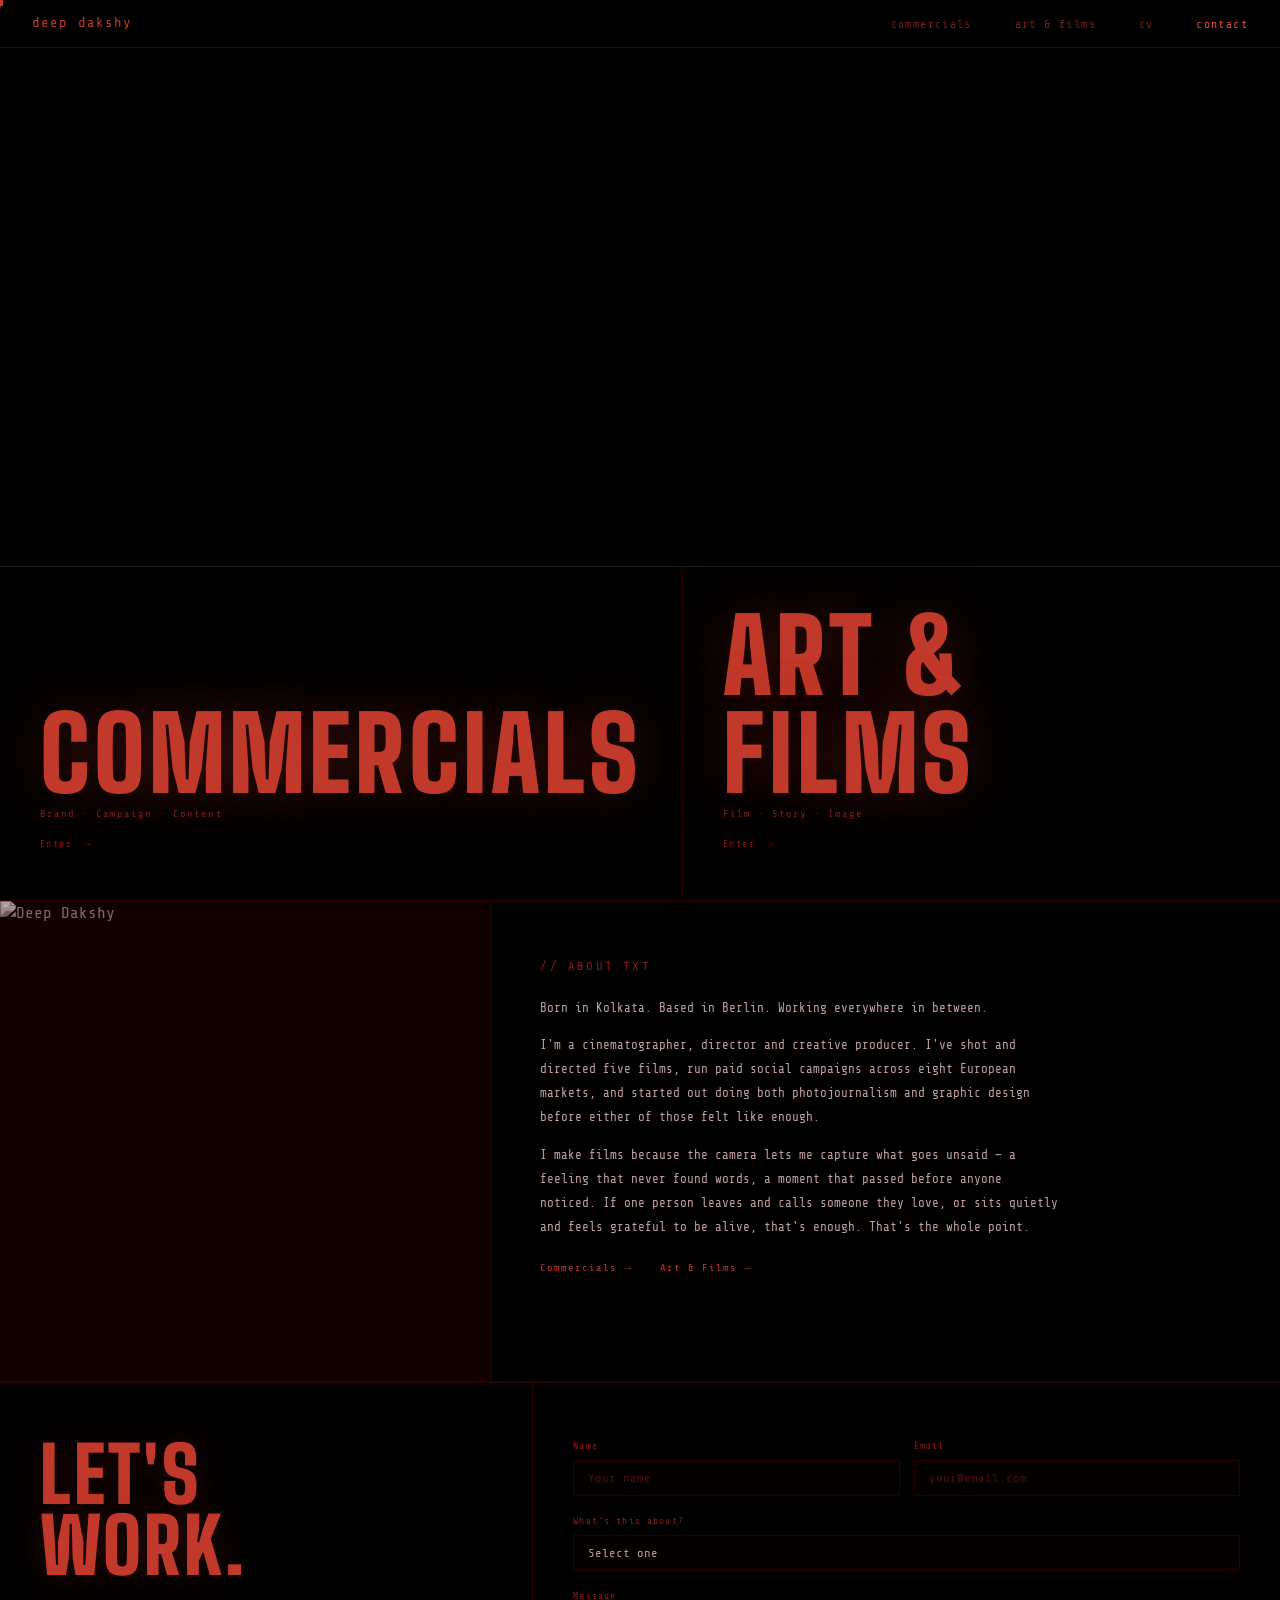
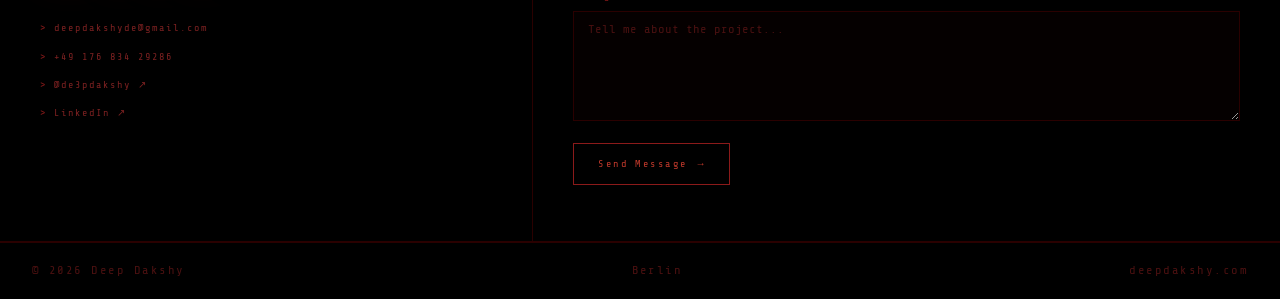
==== commit 3b75aaf7: "Add files via upload" ====
--- a/index.html
+++ b/index.html
@@ -7,12 +7,18 @@
   <meta name="description" content="Deep Dakshy is a Creative Producer and Film Director based in Berlin. Multi-market campaigns across 7 European markets, independent short films, cinematography. Also known as De3p."/>
   <meta name="keywords" content="Deep Dakshy, De3p, Creative Producer Berlin, Film Director Berlin, Cinematographer Berlin, Babbel, paid social production, localisation"/>
   <meta name="author" content="Deep Dakshy"/>
-  <link rel="canonical" href="https://www.deepdakshy.com/"/>
+  <link rel="canonical" href="https://deepdakshy.com/"/>
   <meta property="og:type" content="website"/>
   <meta property="og:title" content="Deep Dakshy — Creative Producer · Film Director · Berlin"/>
-  <meta property="og:url" content="https://www.deepdakshy.com/"/>
+  <meta property="og:url" content="https://deepdakshy.com/"/>
+  <meta property="og:description" content="Deep Dakshy is a Creative Producer and Film Director based in Berlin. Multi-market campaigns, independent short films, cinematography."/>
+  <meta property="og:image" content="https://deepdakshy.com/images/og-image.jpg"/>
+  <meta name="twitter:card" content="summary_large_image"/>
+  <meta name="twitter:title" content="Deep Dakshy — Creative Producer · Film Director · Berlin"/>
+  <meta name="twitter:description" content="Creative Producer and Film Director based in Berlin. Campaigns, short films, cinematography."/>
+  <meta name="twitter:image" content="https://deepdakshy.com/images/og-image.jpg"/>
   <script type="application/ld+json">
-  {"@context":"https://schema.org","@type":"Person","name":"Deep Dakshy","alternateName":"De3p","url":"https://www.deepdakshy.com","sameAs":["https://www.instagram.com/de3pdakshy/","https://www.linkedin.com/in/deep-dakshy-a23316113/","https://de3p.art"],"jobTitle":"Creative Producer, Film Director","worksFor":{"@type":"Organization","name":"Babbel GmbH"},"address":{"@type":"PostalAddress","addressLocality":"Berlin","addressCountry":"DE"},"alumniOf":{"@type":"EducationalOrganization","name":"MET Film School"}}
+  {"@context":"https://schema.org","@type":"Person","name":"Deep Dakshy","alternateName":"De3p","url":"https://deepdakshy.com","sameAs":["https://www.instagram.com/de3pdakshy/","https://www.linkedin.com/in/deep-dakshy-a23316113/"],"jobTitle":"Creative Producer, Film Director","worksFor":{"@type":"Organization","name":"Babbel GmbH"},"address":{"@type":"PostalAddress","addressLocality":"Berlin","addressCountry":"DE"},"alumniOf":{"@type":"EducationalOrganization","name":"MET Film School"}}
   </script>
     <link rel="icon" type="image/svg+xml" href="favicon.svg"/>
   <link rel="stylesheet" href="css/style-red.css"/>
@@ -25,9 +31,8 @@
 <nav id="nav">
   <a href="index.html" class="nav-logo">Deep Dakshy</a>
   <ul class="nav-links">
-    <li><a href="commercial.html">Commercial</a></li>
-    <li><a href="art.html">Art & Film</a></li>
-    <li><a href="all-work.html">All Work</a></li>
+    <li><a href="commercial.html">Commercials</a></li>
+    <li><a href="art.html">Art & Films</a></li>
     <li><a href="cv.html">CV</a></li>
     <li><a href="#contact">Contact</a></li>
   </ul>
@@ -38,12 +43,9 @@
 
   <!-- Video fills the section, behind everything -->
   <div class="hero-video-wrap">
-    <!--
-      ★ REPLACE placeholder with your loop:
-      <video class="hero-video" autoplay muted loop playsinline>
-        <source src="images/loop.mp4" type="video/mp4">
-      </video>
-    -->
+    <video id="hero-loop" class="hero-video" autoplay muted loop playsinline>
+      <source src="images/loop.mp4" type="video/mp4">
+    </video>
     <div class="hero-video-ph"></div>
     <div class="hero-video-overlay"></div>
   </div>
@@ -52,7 +54,7 @@
   <div class="hero-split">
     <a href="commercial.html" class="hero-item">
       <div class="hero-item-inner">
-        <div class="hero-label">Commercial</div>
+        <div class="hero-label">Commercials</div>
         <div class="hero-desc">Brand · Campaign · Content</div>
         <div class="hero-enter">Enter &nbsp;→</div>
       </div>
@@ -60,7 +62,7 @@
     <div class="hero-divider"></div>
     <a href="art.html" class="hero-item">
       <div class="hero-item-inner">
-        <div class="hero-label">Art & Film</div>
+        <div class="hero-label">Art & Films</div>
         <div class="hero-desc">Film · Story · Image</div>
         <div class="hero-enter">Enter &nbsp;→</div>
       </div>
@@ -74,11 +76,7 @@
   <div class="landing-about-inner">
 
     <div class="landing-about-photo">
-      <!--
-        ★ YOUR PHOTO HERE — replace div below with:
-        <img src="images/deep-candid.jpg" alt="Deep Dakshy">
-      -->
-      <div class="landing-about-photo-ph"><span>Add photo</span></div>
+      <img src="images/candid.webp" alt="Deep Dakshy">
     </div>
 
     <div class="landing-about-text-wrap">
@@ -88,8 +86,8 @@
         <p>I'm a cinematographer, director and creative producer. I've shot and directed five films, run paid social campaigns across eight European markets, and started out doing both photojournalism and graphic design before either of those felt like enough.</p>
         <p>I make films because the camera lets me capture what goes unsaid — a feeling that never found words, a moment that passed before anyone noticed. If one person leaves and calls someone they love, or sits quietly and feels grateful to be alive, that's enough. That's the whole point.</p>
         <div class="landing-about-links">
-          <a href="commercial.html" class="landing-about-link">Commercial Work →</a>
-          <a href="art.html" class="landing-about-link">Art & Film →</a>
+          <a href="commercial.html" class="landing-about-link">Commercials →</a>
+          <a href="art.html" class="landing-about-link">Art & Films →</a>
         </div>
       </div>
     </div>
@@ -148,7 +146,7 @@
 <footer>
   <span>© 2026 Deep Dakshy</span>
   <span>Berlin</span>
-  <a href="https://de3p.art">de3p.art</a>
+  <a href="https://deepdakshy.com">deepdakshy.com</a>
 </footer>
 
 <div id="video-modal">
--- a/css/style-red.css
+++ b/css/style-red.css
@@ -72,21 +72,7 @@
 }
 
 /* ─── SCANLINE OVERLAY ────────────────────────────────────────────────── */
-body::before {
-  content: '';
-  position: fixed; inset: 0;
-  z-index: 0;
-  pointer-events: none;
-  background: repeating-linear-gradient(
-    0deg,
-    transparent,
-    transparent 2px,
-    rgba(0,0,0,.08) 2px,
-    rgba(0,0,0,.08) 4px
-  );
-  pointer-events: none;
-  z-index: 9000;
-}
+/* scan lines removed — was body::before */
 
 /* ─── NAV ─────────────────────────────────────────────────────────────── */
 #nav {
@@ -98,8 +84,10 @@
   align-items: center;
   justify-content: space-between;
   padding: 0 32px;
-  border-bottom: 1px solid var(--border);
-  background: rgba(0,0,0,.95);
+  border-bottom: 1px solid rgba(255,255,255,.08);
+  background: rgba(0,0,0,.45);
+  backdrop-filter: blur(8px);
+  -webkit-backdrop-filter: blur(8px);
 }
 .nav-logo {
   font-family: var(--mono);
@@ -148,29 +136,29 @@
   position: absolute; inset: 0; z-index: 0;
 }
 .hero-video {
+  position: absolute; inset: 0;
   width: 100%; height: 100%;
   object-fit: cover;
-  filter: brightness(.25) saturate(0) contrast(1.2);
 }
 .hero-video-ph {
-  width: 100%; height: 100%;
+  position: absolute; inset: 0;
   background: #000;
+  z-index: -1;
 }
 .hero-video-overlay {
-  position: absolute; inset: 0;
-  background: linear-gradient(to bottom,
-    rgba(0,0,0,.2) 0%,
-    rgba(0,0,0,.1) 50%,
-    rgba(0,0,0,.7) 100%);
-}
-
-/* Split sits at bottom of hero, on top of video */
+  display: none;
+}
+
+/* Split sits at bottom of hero, transparent over video */
 .hero-split {
   position: absolute;
   bottom: 0; left: 0; right: 0;
   z-index: 2;
   display: flex;
-  border-top: 1px solid var(--border2);
+  border-top: 1px solid rgba(255,255,255,.1);
+  background: rgba(0,0,0,.55);
+  backdrop-filter: blur(8px);
+  -webkit-backdrop-filter: blur(8px);
 }
 .hero-item {
   flex: 1;
@@ -695,21 +683,22 @@
 .overlay-cover img { width: 100%; height: 100%; object-fit: cover; filter: none; display: block; }
 .overlay-trailer-hero {
   overflow: hidden;
-  background: var(--surface);
-  min-height: 320px;
+  background: #000;
   border-right: 1px solid var(--border2);
-  position: relative;
 }
 .overlay-trailer-hero .reel-wrap {
-  position: absolute; top: 0; left: 0; width: 100%; height: 100%;
+  width: 100%; aspect-ratio: 16/9; position: relative;
 }
 .overlay-trailer-hero .reel-wrap iframe {
-  width: 100%; height: 100%; border: none;
+  position: absolute; top: 0; left: 0; width: 100%; height: 100%; border: none;
 }
 .overlay-trailer-hero .reel-ph {
-  width: 100%; height: 100%; min-height: 320px;
+  width: 100%; aspect-ratio: 16/9;
   display: flex; flex-direction: column; align-items: center; justify-content: center; gap: 12px;
   font-family: var(--mono); font-size: .54rem; color: var(--dim);
+}
+.overlay-trailer-hero > img {
+  width: 100%; aspect-ratio: 16/9; object-fit: cover; display: block;
 }
 .overlay-cover-ph {
   width: 100%; height: 100%; min-height: 320px;
@@ -727,24 +716,16 @@
 }
 .overlay-write h3:first-child { margin-top: 0; }
 .overlay-write p { font-family: var(--mono); font-size: .7rem; color: var(--muted); line-height: 2; max-width: 600px; margin-bottom: 12px; }
-.overlay-credits { border: none; padding: 0; align-self: start; display: flex; flex-wrap: wrap; gap: 0; }
-.overlay-credits-bar {
-  padding: 24px 40px;
-  border-bottom: 1px solid var(--border2);
-}
-.overlay-credits-bar .overlay-credits {
-  border: 1px solid var(--border2); padding: 22px;
-  display: flex; flex-wrap: wrap; gap: 0; width: 100%;
-}
-.overlay-credits-label { font-family: var(--mono); font-size: .52rem; letter-spacing: .18em; color: var(--red-dim); margin-bottom: 16px; width: 100%; }
-.credit-item { padding: 10px 16px 10px 0; border-bottom: none; border-right: 1px solid var(--border2); font-family: var(--mono); font-size: .64rem; color: var(--text); flex: 1 1 auto; min-width: 120px; }
+.overlay-credits { border: 1px solid var(--border2); padding: 18px; display: flex; flex-wrap: wrap; gap: 0; align-self: stretch; align-items: stretch; }
+.overlay-credits-label { font-family: var(--mono); font-size: .52rem; letter-spacing: .18em; color: var(--red-dim); margin-bottom: 12px; width: 100%; }
+.credit-item { padding: 8px 16px; border-right: 1px solid var(--border2); font-family: var(--mono); font-size: .64rem; color: var(--text); flex: 1 1 auto; min-width: 100px; display: flex; flex-direction: column; justify-content: center; }
 .credit-item:last-child { border-right: none; }
 .credit-sub { font-family: var(--mono); font-size: .52rem; letter-spacing: .12em; color: var(--dim); margin-bottom: 3px; }
 .overlay-images {
   display: grid; grid-template-columns: repeat(3, 1fr);
   gap: 2px; background: var(--border2);
 }
-.overlay-img-item { aspect-ratio: 16/9; overflow: hidden; background: var(--surface); cursor: none; position: relative; }
+.overlay-img-item { aspect-ratio: 16/9; overflow: hidden; background: var(--surface); position: relative; pointer-events: none; }
 .overlay-img-item img { width: 100%; height: 100%; object-fit: cover; filter: none; transition: filter .4s, transform .6s; }
 .overlay-img-item:hover img { filter: brightness(1.05); transform: scale(1.04); }
 .overlay-img-ph { width: 100%; height: 100%; display: flex; align-items: center; justify-content: center; font-family: var(--mono); font-size: .54rem; color: var(--dim); }
@@ -816,7 +797,7 @@
   .hero-section { height: auto; min-height: 0; }
   .hero-video-wrap { position: relative; width: 100%; padding-top: 56.25%; }
   .hero-video-ph { position: absolute; inset: 0; }
-  .hero-video { position: absolute; inset: 0; }
+  .hero-video { position: absolute; inset: 0; width: 100%; height: 100%; object-fit: cover; }
   .hero-video-overlay { position: absolute; inset: 0; }
   .hero-split {
     position: relative;
@@ -827,7 +808,7 @@
   .hero-item { padding: 32px 20px 36px; border-top: 1px solid var(--border2); }
   .hero-item::before { display: none; }
   .hero-divider { display: none; }
-  .hero-label { font-size: clamp(3.5rem, 18vw, 6rem); animation: none; opacity: 1; }
+  .hero-label { font-size: clamp(2.5rem, 13vw, 6rem); animation: none; opacity: 1; }
   .hero-desc { animation: none; opacity: 1; }
   .hero-enter { animation: none; opacity: 1; }
   .page-header h1 { font-size: clamp(3rem, 14vw, 6rem); }
@@ -841,18 +822,19 @@
   .overlay-trailer-hero .reel-wrap { position: absolute; top: 0; left: 0; width: 100%; height: 100%; }
   .overlay-trailer-hero .reel-ph { position: absolute; top: 0; left: 0; width: 100%; height: 100%; min-height: 0; }
   .overlay-body { padding: 28px 20px; }
-  .overlay-credits-bar { padding: 20px; }
-  .overlay-credits-bar .overlay-credits { flex-direction: column; }
-  .overlay-credits-bar .overlay-credits .credit-item { border-right: none; border-bottom: 1px solid var(--border2); padding: 10px 0; }
-  .overlay-credits-bar .overlay-credits .credit-item:last-child { border-bottom: none; }
+  .overlay-credits { flex-direction: column; }
+  .overlay-credits .credit-item { border-right: none; border-bottom: 1px solid var(--border2); padding: 10px 0; }
+  .overlay-credits .credit-item:last-child { border-bottom: none; }
 }
 
 /* ─── NAV SCROLLED ───────────────────────────────────────────────────── */
-#nav.scrolled { background: rgba(0,0,0,.98); }
+#nav.scrolled { background: rgba(0,0,0,.95); backdrop-filter: none; }
 
 /* ─── NAV — more links ───────────────────────────────────────────────── */
 @media (max-width: 1024px) { .nav-links { gap: 14px; } .nav-links a { font-size: .54rem; } }
-@media (max-width: 640px) { .nav-links { gap: 10px; } #nav { padding: 0 12px; } .nav-logo { font-size: .72rem; } }
+@media (max-width: 640px) { .nav-links { gap: 8px; } #nav { padding: 0 10px; } .nav-logo { font-size: .62rem; } .nav-links a { font-size: .48rem; letter-spacing: .04em; } }
+
+@media (max-width: 400px) { .nav-links { gap: 6px; } .nav-logo { font-size: .56rem; } .nav-links a { font-size: .44rem; letter-spacing: .02em; } }
 
 /* ─── COMMERCIAL CARD ROLE LINE ──────────────────────────────────────── */
 .c-role {
@@ -1035,11 +1017,10 @@
 
 /* ─── MOBILE NAV FIX ─────────────────────────────────────────────────── */
 @media (max-width: 768px) {
-  #nav { padding: 0 16px; height: 44px; }
-  .nav-logo { font-size: .68rem; white-space: nowrap; }
-  .nav-links { gap: 14px; }
-  .nav-links a { font-size: .55rem; letter-spacing: .06em; white-space: nowrap; }
-  /* Hide All Work and CV on mobile — accessible from other places */
+  #nav { padding: 0 12px; height: 44px; }
+  .nav-logo { font-size: .65rem; white-space: nowrap; }
+  .nav-links { gap: 12px; }
+  .nav-links a { font-size: .52rem; letter-spacing: .06em; white-space: nowrap; }
   .nav-links li:nth-child(3),
   .nav-links li:nth-child(4) { display: none; }
 }
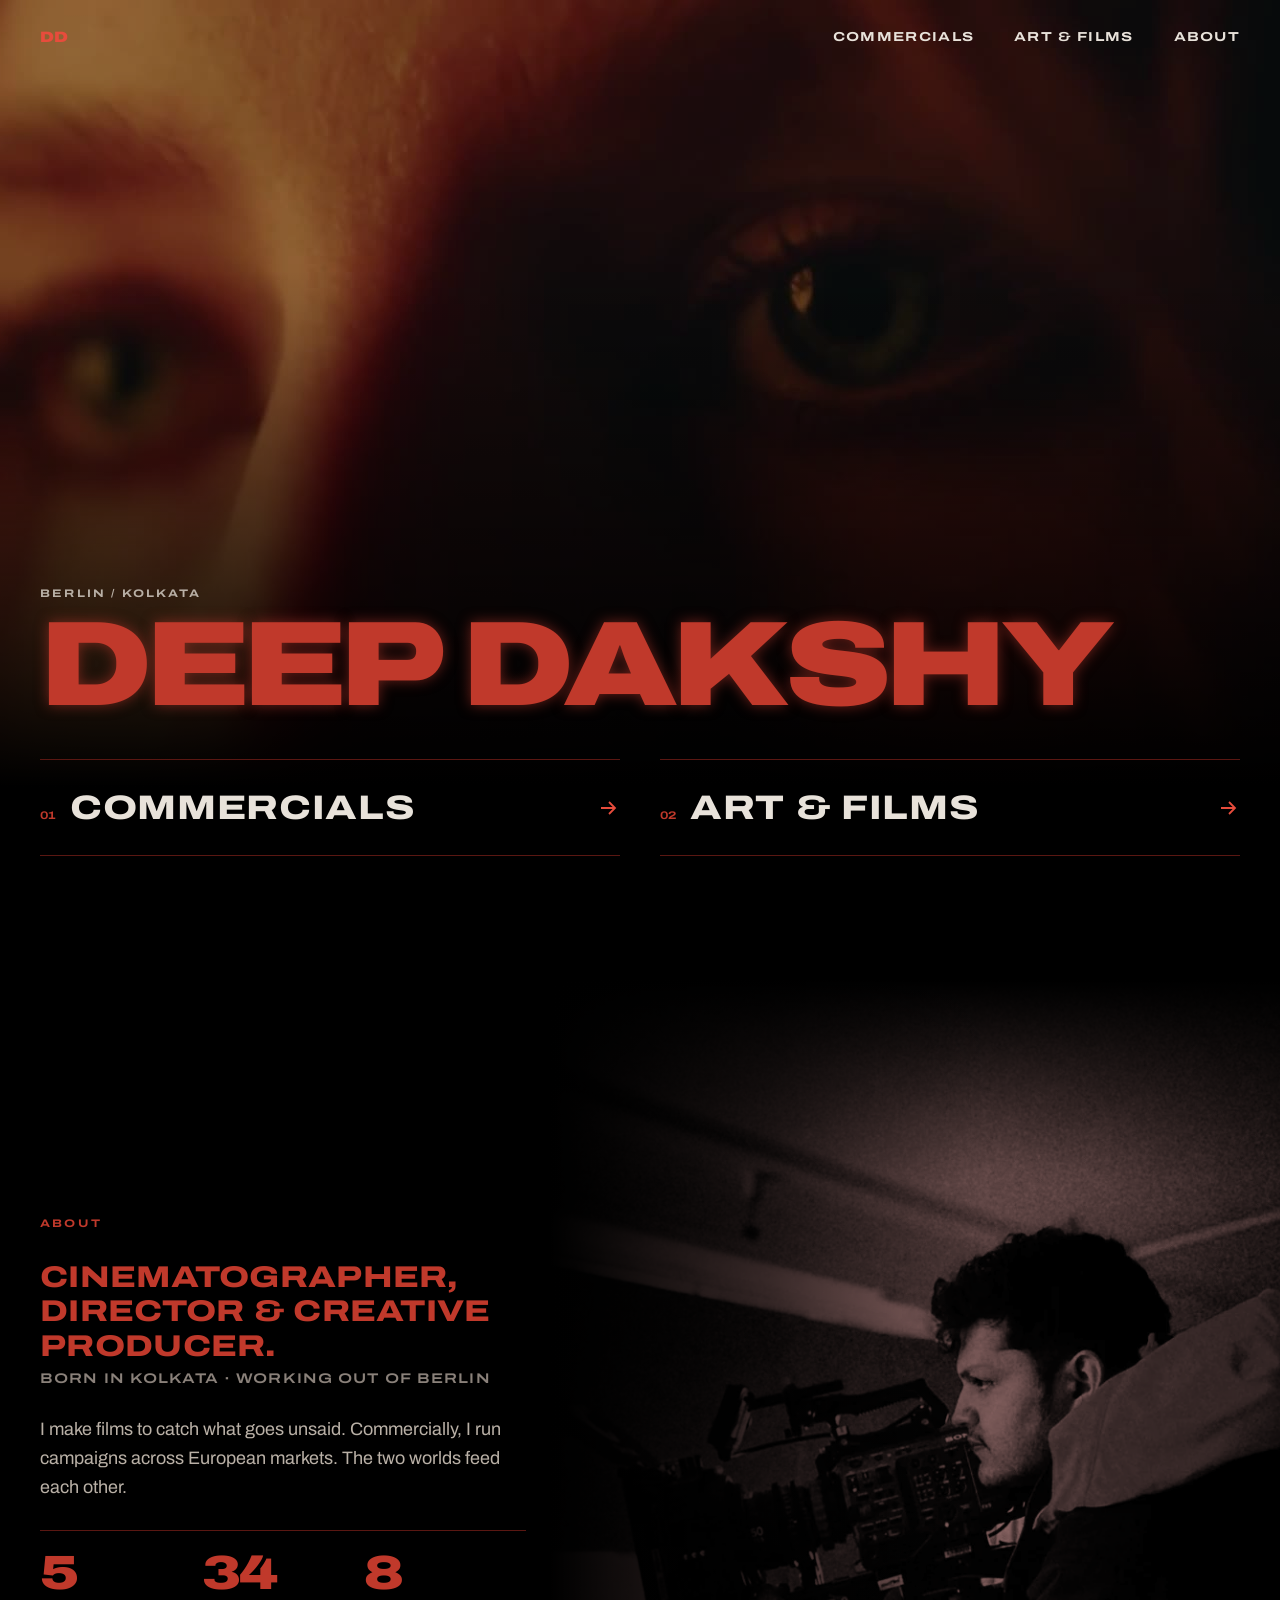
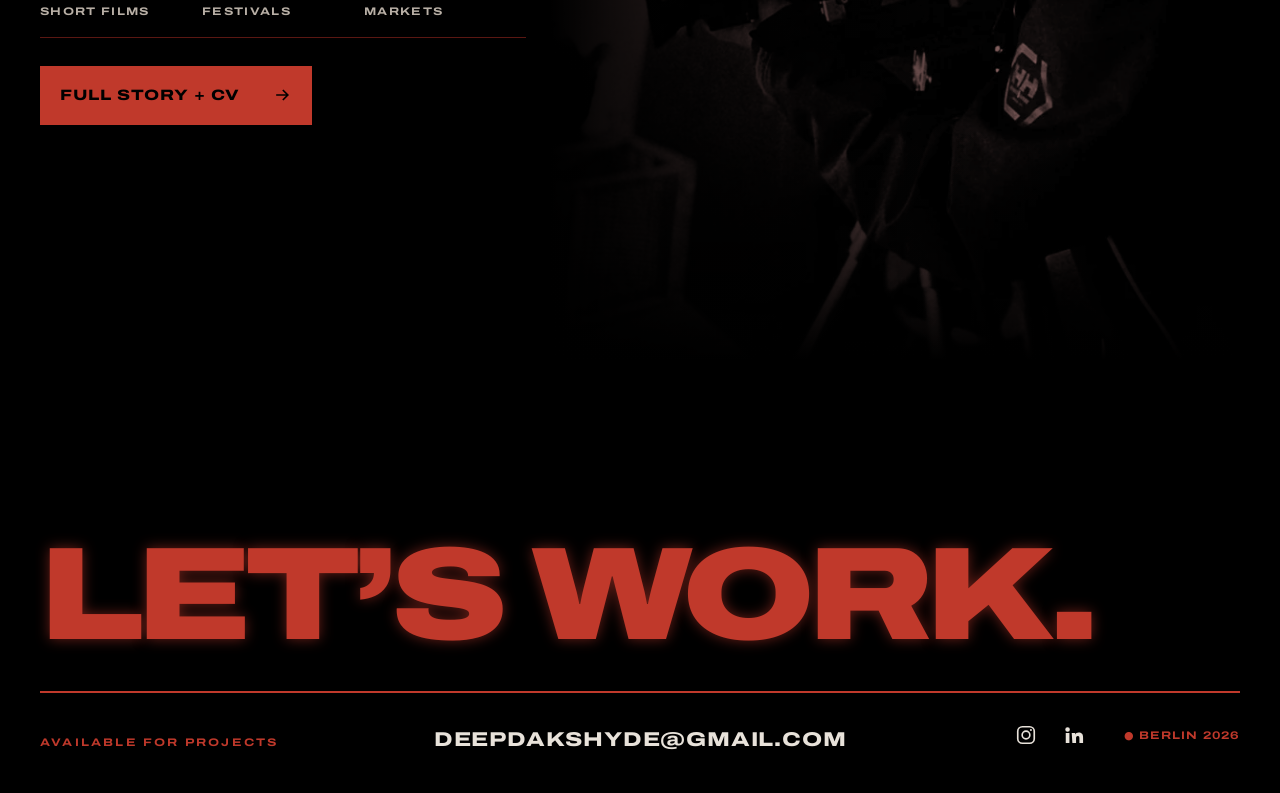
==== commit ab52849b: "Add files via upload" ====
--- a/index.html
+++ b/index.html
@@ -1,171 +1,108 @@
 <!DOCTYPE html>
 <html lang="en">
 <head>
-  <meta charset="UTF-8"/>
-  <meta name="viewport" content="width=device-width, initial-scale=1.0"/>
-  <title>Deep Dakshy — Creative Producer · Film Director · Berlin</title>
-  <meta name="description" content="Deep Dakshy is a Creative Producer and Film Director based in Berlin. Multi-market campaigns across 7 European markets, independent short films, cinematography. Also known as De3p."/>
-  <meta name="keywords" content="Deep Dakshy, De3p, Creative Producer Berlin, Film Director Berlin, Cinematographer Berlin, Babbel, paid social production, localisation"/>
-  <meta name="author" content="Deep Dakshy"/>
-  <link rel="canonical" href="https://deepdakshy.com/"/>
-  <meta property="og:type" content="website"/>
-  <meta property="og:title" content="Deep Dakshy — Creative Producer · Film Director · Berlin"/>
-  <meta property="og:url" content="https://deepdakshy.com/"/>
-  <meta property="og:description" content="Deep Dakshy is a Creative Producer and Film Director based in Berlin. Multi-market campaigns, independent short films, cinematography."/>
-  <meta property="og:image" content="https://deepdakshy.com/images/og-image.jpg"/>
-  <meta name="twitter:card" content="summary_large_image"/>
-  <meta name="twitter:title" content="Deep Dakshy — Creative Producer · Film Director · Berlin"/>
-  <meta name="twitter:description" content="Creative Producer and Film Director based in Berlin. Campaigns, short films, cinematography."/>
-  <meta name="twitter:image" content="https://deepdakshy.com/images/og-image.jpg"/>
+  <meta charset="UTF-8">
+  <meta name="viewport" content="width=device-width, initial-scale=1">
+  <title>Deep Dakshy — Cinematographer · Director · Creative Producer · Berlin</title>
+  <meta name="description" content="Deep Dakshy is a cinematographer, director and creative producer based in Berlin. Commercial campaigns across European markets and independent short films.">
+  <meta name="author" content="Deep Dakshy">
+  <meta name="theme-color" content="#000000">
+  <link rel="canonical" href="https://deepdakshy.com/">
+  <meta property="og:type" content="website">
+  <meta property="og:site_name" content="Deep Dakshy">
+  <meta property="og:title" content="Deep Dakshy — Cinematographer · Director · Creative Producer">
+  <meta property="og:description" content="Commercial campaigns and independent films. Berlin / Kolkata.">
+  <meta property="og:url" content="https://deepdakshy.com/">
+  <meta property="og:image" content="https://deepdakshy.com/images/og-image.jpg">
+  <meta property="og:image:width" content="1200">
+  <meta property="og:image:height" content="630">
+  <meta name="twitter:card" content="summary_large_image">
+  <meta name="twitter:title" content="Deep Dakshy — Cinematographer · Director · Creative Producer">
+  <meta name="twitter:description" content="Commercial campaigns and independent films. Berlin / Kolkata.">
+  <meta name="twitter:image" content="https://deepdakshy.com/images/og-image.jpg">
+  <link rel="icon" href="/favicon.svg" type="image/svg+xml">
+  <link rel="icon" href="/favicon.ico" sizes="any">
+  <link rel="apple-touch-icon" href="/apple-touch-icon.png">
+  <link rel="preconnect" href="https://fonts.googleapis.com">
+  <link rel="preconnect" href="https://fonts.gstatic.com" crossorigin>
+  <link href="https://fonts.googleapis.com/css2?family=Archivo:wdth,wght@62..125,400..900&display=swap" rel="stylesheet">
+  <link rel="stylesheet" href="css/site.css">
   <script type="application/ld+json">
-  {"@context":"https://schema.org","@type":"Person","name":"Deep Dakshy","alternateName":"De3p","url":"https://deepdakshy.com","sameAs":["https://www.instagram.com/de3pdakshy/","https://www.linkedin.com/in/deep-dakshy-a23316113/"],"jobTitle":"Creative Producer, Film Director","worksFor":{"@type":"Organization","name":"Babbel GmbH"},"address":{"@type":"PostalAddress","addressLocality":"Berlin","addressCountry":"DE"},"alumniOf":{"@type":"EducationalOrganization","name":"MET Film School"}}
+  {"@context":"https://schema.org","@type":"Person","name":"Deep Dakshy","url":"https://deepdakshy.com","sameAs":["https://www.instagram.com/de3pdakshy/","https://www.linkedin.com/in/deep-dakshy-a23316113/"],"jobTitle":["Cinematographer","Director","Creative Producer"],"address":{"@type":"PostalAddress","addressLocality":"Berlin","addressCountry":"DE"},"alumniOf":{"@type":"EducationalOrganization","name":"MET Film School"}}
   </script>
-    <link rel="icon" type="image/svg+xml" href="favicon.svg"/>
-  <link rel="stylesheet" href="css/style-red.css"/>
 </head>
-<body>
+<body data-page="home">
+<a class="skip" href="#main">Skip to content</a>
 
-<div id="cursor"></div>
-<div id="cursor-ring"></div>
+<header class="hero">
+  <video id="hero-video" class="hero__media" src="images/loop.mp4" poster="images/hero-poster.jpg" autoplay muted loop playsinline preload="metadata" aria-hidden="true"></video>
+  <div class="hero__shade"></div>
+  <div class="hero__fade"></div>
 
-<nav id="nav">
-  <a href="index.html" class="nav-logo">Deep Dakshy</a>
-  <ul class="nav-links">
-    <li><a href="commercial.html">Commercials</a></li>
-    <li><a href="art.html">Art & Films</a></li>
-    <li><a href="cv.html">CV</a></li>
-    <li><a href="#contact">Contact</a></li>
-  </ul>
-</nav>
+  <nav class="nav nav--overlay" aria-label="Main">
+    <a class="nav__mark" href="index.html" aria-label="Deep Dakshy, home">DD</a>
+    <div class="nav__links">
+      <a href="commercial.html">COMMERCIALS</a>
+      <a href="art.html">ART &amp; FILMS</a>
+      <a href="about.html">ABOUT</a>
+    </div>
+  </nav>
 
-<!-- ═══ HERO — fullscreen video, COMMERCIAL | ART overlaid ══════════════ -->
-<section class="hero-section">
+  <div class="hero__body">
+    <span class="t-label t-muted">Berlin / Kolkata</span>
+    <h1 class="t-display hero__name">DEEP<br class="br-m"> DAKSHY</h1>
+    <div class="doors">
+      <a class="door" href="commercial.html">
+        <span><span class="door__num">01</span><span class="door__name">COMMERCIALS</span></span>
+        <svg width="24" height="24" viewBox="0 0 24 24" fill="none" stroke="#E74C3C" stroke-width="1.8" aria-hidden="true"><path d="M5 12h14M13 6l6 6-6 6"/></svg>
+      </a>
+      <a class="door" href="art.html">
+        <span><span class="door__num">02</span><span class="door__name">ART &amp; FILMS</span></span>
+        <svg width="24" height="24" viewBox="0 0 24 24" fill="none" stroke="#E74C3C" stroke-width="1.8" aria-hidden="true"><path d="M5 12h14M13 6l6 6-6 6"/></svg>
+      </a>
+    </div>
+    <span class="t-label scroll-cue" aria-hidden="true">Scroll ↓</span>
+  </div>
+</header>
 
-  <!-- Video fills the section, behind everything -->
-  <div class="hero-video-wrap">
-    <video id="hero-loop" class="hero-video" autoplay muted loop playsinline>
-      <source src="images/loop.mp4" type="video/mp4">
-    </video>
-    <div class="hero-video-ph"></div>
-    <div class="hero-video-overlay"></div>
-  </div>
+<main id="main">
+  <section class="intro" aria-labelledby="about-h">
+    <div class="intro__text">
+      <h2 id="about-h" class="t-label t-red" style="margin:0">About</h2>
+      <p class="intro__statement">CINEMATOGRAPHER, DIRECTOR &amp; CREATIVE PRODUCER.<span class="intro__where">BORN IN KOLKATA · WORKING OUT OF BERLIN</span></p>
+      <figure class="intro__figure intro__figure--mobile">
+        <img class="duotone" src="images/candid.webp" alt="Deep Dakshy operating a cinema camera" style="object-position: 62% 40%">
+        <div class="duotone-tint"></div>
+      </figure>
+      <p class="intro__copy">I make films to catch what goes unsaid. Commercially, I run campaigns across European markets. The two worlds feed each other.</p>
+      <div class="stats">
+        <div class="stat"><span class="stat__n">5</span><span class="stat__l">SHORT FILMS</span></div>
+        <div class="stat"><span class="stat__n">34</span><span class="stat__l">FESTIVALS</span></div>
+        <div class="stat"><span class="stat__n">8</span><span class="stat__l">MARKETS</span></div>
+      </div>
+      <a class="btn-red" href="about.html" style="align-self:flex-start">FULL STORY + CV
+        <svg width="20" height="20" viewBox="0 0 24 24" fill="none" stroke="#000" stroke-width="2" aria-hidden="true"><path d="M5 12h14M13 6l6 6-6 6"/></svg>
+      </a>
+    </div>
+    <figure class="intro__figure intro__figure--desktop" aria-hidden="true">
+      <img class="duotone" src="images/candid.webp" alt="" style="object-position: 60% 35%">
+      <div class="duotone-tint"></div>
+    </figure>
+  </section>
+</main>
 
-  <!-- COMMERCIAL | ART split — sits on top of video -->
-  <div class="hero-split">
-    <a href="commercial.html" class="hero-item">
-      <div class="hero-item-inner">
-        <div class="hero-label">Commercials</div>
-        <div class="hero-desc">Brand · Campaign · Content</div>
-        <div class="hero-enter">Enter &nbsp;→</div>
-      </div>
-    </a>
-    <div class="hero-divider"></div>
-    <a href="art.html" class="hero-item">
-      <div class="hero-item-inner">
-        <div class="hero-label">Art & Films</div>
-        <div class="hero-desc">Film · Story · Image</div>
-        <div class="hero-enter">Enter &nbsp;→</div>
-      </div>
-    </a>
-  </div>
-
-</section>
-
-<!-- ═══ ABOUT ════════════════════════════════════════════════════════════ -->
-<section class="landing-about">
-  <div class="landing-about-inner">
-
-    <div class="landing-about-photo">
-      <img src="images/candid.webp" alt="Deep Dakshy">
-    </div>
-
-    <div class="landing-about-text-wrap">
-      <div class="landing-about-label eyebrow">// about.txt</div>
-      <div class="landing-about-body">
-        <p>Born in Kolkata. Based in Berlin. Working everywhere in between.</p>
-        <p>I'm a cinematographer, director and creative producer. I've shot and directed five films, run paid social campaigns across eight European markets, and started out doing both photojournalism and graphic design before either of those felt like enough.</p>
-        <p>I make films because the camera lets me capture what goes unsaid — a feeling that never found words, a moment that passed before anyone noticed. If one person leaves and calls someone they love, or sits quietly and feels grateful to be alive, that's enough. That's the whole point.</p>
-        <div class="landing-about-links">
-          <a href="commercial.html" class="landing-about-link">Commercials →</a>
-          <a href="art.html" class="landing-about-link">Art & Films →</a>
-        </div>
-      </div>
-    </div>
-
-  </div>
-</section>
-
-<!-- ═══ CONTACT ══════════════════════════════════════════════════════════ -->
-<div class="contact-section" id="contact">
-  <div class="contact-left">
-    <h2>Let's<br>Work.</h2>
-    <div class="contact-links" style="margin-top:40px;">
-      <a href="mailto:deepdakshyde@gmail.com" class="contact-link">deepdakshyde@gmail.com</a>
-      <a href="tel:+4917683429286" class="contact-link">+49 176 834 29286</a>
-      <a href="https://www.instagram.com/de3pdakshy/" target="_blank" class="contact-link">@de3pdakshy ↗</a>
-      <a href="https://www.linkedin.com/in/deep-dakshy-a23316113/" target="_blank" class="contact-link">LinkedIn ↗</a>
+<footer class="footer" id="contact">
+  <h2 class="t-display footer__sign">LET’S WORK.</h2>
+  <div class="footer__row">
+    <span class="t-label t-red">Available for projects</span>
+    <a class="footer__email" href="mailto:deepdakshyde@gmail.com" data-email-text>DEEPDAKSHYDE@GMAIL.COM</a>
+    <div class="footer__links">
+      <div><a class="social" href="https://www.instagram.com/de3pdakshy/" rel="noopener" aria-label="Instagram"><svg viewBox="0 0 24 24" width="22" height="22" fill="none" stroke="currentColor" stroke-width="1.8" aria-hidden="true"><rect x="3" y="3" width="18" height="18" rx="5"/><circle cx="12" cy="12" r="4.2"/><circle cx="17.4" cy="6.6" r="1.1" fill="currentColor" stroke="none"/></svg></a><a class="social" href="https://www.linkedin.com/in/deep-dakshy-a23316113/" rel="noopener" aria-label="LinkedIn"><svg viewBox="0 0 24 24" width="22" height="22" fill="currentColor" aria-hidden="true"><path d="M4.98 3.5a2.5 2.5 0 1 1 0 5 2.5 2.5 0 0 1 0-5zM3 9.75h4v11H3zM9.5 9.75h3.8v1.6h.06c.53-.95 1.83-1.95 3.77-1.95 4.03 0 4.77 2.5 4.77 5.75v5.6h-4v-4.96c0-1.18-.02-2.7-1.7-2.7-1.7 0-1.96 1.26-1.96 2.6v5.06h-4z"/></svg></a></div>
+      <span class="t-red">● BERLIN <span data-year>2026</span></span>
     </div>
   </div>
-  <div class="contact-right">
-    <form name="contact" method="POST" data-netlify="true" netlify-honeypot="bot-field" class="contact-form" id="contact-form">
-      <input type="hidden" name="bot-field"/>
-      <input type="hidden" name="form-name" value="contact"/>
-      <div class="cf-row">
-        <div class="cf-field">
-          <label class="cf-label" for="cf-name">Name</label>
-          <input class="cf-input" type="text" id="cf-name" name="name" placeholder="Your name" required/>
-        </div>
-        <div class="cf-field">
-          <label class="cf-label" for="cf-email">Email</label>
-          <input class="cf-input" type="email" id="cf-email" name="email" placeholder="your@email.com" required/>
-        </div>
-      </div>
-      <div class="cf-field">
-        <label class="cf-label" for="cf-subject">What's this about?</label>
-        <select class="cf-input cf-select" id="cf-subject" name="subject">
-          <option value="">Select one</option>
-          <option value="Commercial project">Commercial project</option>
-          <option value="Film collaboration">Film collaboration</option>
-          <option value="DP / Camera work">DP / Camera work</option>
-          <option value="Other">Other</option>
-        </select>
-      </div>
-      <div class="cf-field">
-        <label class="cf-label" for="cf-message">Message</label>
-        <textarea class="cf-input cf-textarea" id="cf-message" name="message" placeholder="Tell me about the project..." required></textarea>
-      </div>
-      <button type="submit" class="cf-submit" id="cf-btn">
-        <span id="cf-btn-text">Send Message</span>
-        <span id="cf-btn-arrow"> →</span>
-      </button>
-      <p class="cf-success" id="cf-success" style="display:none;">Message sent — I'll be in touch.</p>
-    </form>
-  </div>
-</div>
-
-<footer>
-  <span>© 2026 Deep Dakshy</span>
-  <span>Berlin</span>
-  <a href="https://deepdakshy.com">deepdakshy.com</a>
 </footer>
 
-<div id="video-modal">
-  <div class="vm-backdrop"></div>
-  <div class="vm-box">
-    <button class="vm-close">Close ✕</button>
-    <div class="vm-embed"></div>
-    <div class="vm-info"></div>
-  </div>
-</div>
-
-<div id="lightbox">
-  <span id="lb-close">Close ✕</span>
-  <span id="lb-prev">← Prev</span>
-  <img src="" alt=""/>
-  <span id="lb-next">Next →</span>
-</div>
-
-<script src="js/main.js"></script>
-<script src="js/sanity.js"></script>
+<script src="js/site.js" defer></script>
 </body>
 </html>
--- a/css/site.css
+++ b/css/site.css
@@ -0,0 +1,258 @@
+/* deepdakshy.com — 2026 redesign
+   Mobile first. Desktop layout from 900px. */
+
+:root {
+  --bg: #000000;
+  --surface: #140807;
+  --line: #5A1712;
+  --line-dim: #2A0D0A;
+  --red: #C0392B;
+  --red-hot: #E74C3C;
+  --tint: #7A1410;
+  --text: #E8E2DA;
+  --text-2: #D4CCC2;
+  --muted: #B9B0A6;
+  --dim: #8A817A;
+  --glow: 0 0 14px rgba(192, 57, 43, .55);
+  --pad: 20px;
+  --max: 1440px;
+}
+
+*, *::before, *::after { box-sizing: border-box; }
+html { -webkit-text-size-adjust: 100%; scroll-behavior: smooth; }
+body {
+  margin: 0;
+  background: var(--bg);
+  color: var(--text);
+  font-family: 'Archivo', system-ui, sans-serif;
+  font-size: 16px;
+  line-height: 1.5;
+  -webkit-font-smoothing: antialiased;
+}
+img, video { display: block; max-width: 100%; }
+a { color: inherit; text-decoration: none; }
+a:hover { color: var(--red-hot); }
+button { font: inherit; color: inherit; background: none; border: 0; padding: 0; cursor: pointer; }
+:focus-visible { outline: 2px solid var(--red-hot); outline-offset: 3px; }
+@media (prefers-reduced-motion: reduce) { html { scroll-behavior: auto; } }
+
+.skip { position: absolute; left: -9999px; top: 8px; z-index: 50; padding: 10px 14px; background: var(--red); color: #000; }
+.skip:focus { left: 8px; }
+
+/* ── Type ─────────────────────────────────────────────── */
+.t-display { font-weight: 900; font-stretch: 125%; letter-spacing: -.05em; line-height: .84; color: var(--red); text-shadow: var(--glow); margin: 0; }
+.t-head { font-weight: 800; font-stretch: 125%; letter-spacing: .03em; line-height: 1.05; margin: 0; }
+.t-label { font-weight: 700; font-stretch: 125%; font-size: 11px; letter-spacing: .2em; text-transform: uppercase; }
+.t-red { color: var(--red); }
+.t-muted { color: var(--muted); }
+
+/* ── Nav ──────────────────────────────────────────────── */
+.nav {
+  position: sticky; top: 0; z-index: 20;
+  display: flex; justify-content: space-between; align-items: center;
+  padding: 6px var(--pad);
+  background: var(--bg);
+  border-bottom: 1px solid var(--line-dim);
+  font-weight: 700; font-stretch: 125%; font-size: 12px; letter-spacing: .1em;
+}
+.nav--overlay { position: absolute; left: 0; right: 0; background: transparent; border-bottom: 0; }
+.nav__mark { color: var(--red-hot); padding: 12px 0; font-weight: 900; letter-spacing: -.02em; font-size: 15px; }
+.nav__links { display: flex; gap: 14px; white-space: nowrap; font-size: 10.5px; letter-spacing: .06em; }
+.nav__links a { padding: 12px 0; }
+.nav__links a[aria-current="page"] { color: var(--red-hot); }
+.nav__links .nav__home { display: none; }
+
+/* ── Buttons ──────────────────────────────────────────── */
+.btn-red {
+  display: inline-flex; justify-content: space-between; align-items: center; gap: 32px;
+  padding: 18px 20px; background: var(--red); color: #000;
+  font-weight: 800; font-stretch: 125%; font-size: 15px; letter-spacing: .04em;
+}
+.btn-red:hover { background: var(--red-hot); color: #000; }
+.btn-more {
+  display: block; width: 100%; margin-top: 8px; padding: 15px 0;
+  border: 1.5px solid var(--red); color: var(--text);
+  font-weight: 700; font-stretch: 125%; font-size: 11px; letter-spacing: .16em;
+}
+.btn-more:hover { background: var(--red); color: #000; }
+.btn-more[hidden] { display: none; }
+
+/* ── Home hero ────────────────────────────────────────── */
+.hero { position: relative; min-height: 100vh; min-height: 100svh; overflow: hidden; display: flex; flex-direction: column; }
+.hero__media { position: absolute; inset: 0; width: 100%; height: 100%; object-fit: cover; }
+.hero__shade { position: absolute; inset: 0; background: rgba(0,0,0,.25); }
+.hero__fade { position: absolute; left: 0; right: 0; bottom: 0; height: 70%; background: linear-gradient(to bottom, rgba(0,0,0,0), #000 82%); }
+.hero__body { position: relative; margin-top: auto; padding: 96px var(--pad) 20px; display: flex; flex-direction: column; }
+.hero__name { font-size: clamp(56px, 17vw, 168px); margin-top: 12px; }
+.doors { margin-top: 28px; display: grid; border-top: 1px solid var(--line); }
+.door { display: flex; justify-content: space-between; align-items: center; padding: 18px 0; border-bottom: 1px solid var(--line); }
+.door__num { font-weight: 700; font-stretch: 125%; font-size: 11px; color: var(--red); margin-right: 14px; }
+.door__name { font-weight: 800; font-stretch: 125%; font-size: clamp(19px, 6vw, 34px); letter-spacing: .02em; }
+.door svg { flex: none; }
+.scroll-cue { margin-top: 20px; align-self: center; color: var(--dim); }
+
+/* ── Home about ───────────────────────────────────────── */
+.intro { position: relative; padding: 80px var(--pad) 0; display: flex; flex-direction: column; gap: 24px; }
+.intro__statement { font-weight: 800; font-stretch: 125%; font-size: 19px; line-height: 1.2; letter-spacing: .01em; color: var(--red); margin: 0; }
+.intro__where { display: block; margin-top: 8px; font-weight: 600; font-size: 12px; letter-spacing: .08em; color: var(--dim); }
+.intro__copy { margin: 0; font-size: 16px; line-height: 1.6; color: var(--muted); max-width: 480px; }
+.intro__figure { position: relative; margin: 0; aspect-ratio: 4 / 5; overflow: hidden; }
+.intro__figure--desktop { display: none; }
+.intro__text { display: flex; flex-direction: column; gap: 24px; position: relative; }
+
+.duotone { position: absolute; inset: 0; width: 100%; height: 100%; object-fit: cover; filter: grayscale(1) contrast(1.15) brightness(.75); }
+.duotone-tint { position: absolute; inset: 0; background: var(--tint); mix-blend-mode: multiply; opacity: .5; }
+
+.stats { display: grid; grid-template-columns: repeat(3, minmax(0, 1fr)); border-top: 1px solid var(--line); border-bottom: 1px solid var(--line); }
+.stats--4 { grid-template-columns: repeat(2, minmax(0, 1fr)); }
+.stat { padding: 18px 8px 18px 0; display: flex; flex-direction: column; gap: 6px; }
+.stats--4 .stat { border-bottom: 1px solid var(--line); }
+.stat__n { font-weight: 900; font-stretch: 125%; font-size: 36px; line-height: 1; letter-spacing: -.04em; color: var(--red); }
+.stat__l { font-weight: 700; font-stretch: 125%; font-size: 10px; letter-spacing: .12em; color: var(--muted); }
+
+/* ── Inner pages ──────────────────────────────────────── */
+.page-head { padding: 36px var(--pad) 24px; display: flex; flex-direction: column; gap: 10px; }
+.page-title { font-weight: 800; font-stretch: 125%; font-size: clamp(28px, 8.4vw, 64px); line-height: .95; letter-spacing: .01em; color: var(--red); margin: 0; }
+.section { padding: 48px var(--pad) 0; }
+.section:first-of-type { padding-top: 0; }
+.section__head { display: flex; justify-content: space-between; align-items: baseline; margin-bottom: 14px; color: var(--red); }
+
+.reel { position: relative; aspect-ratio: 16 / 9; background: var(--surface); overflow: hidden; }
+.reel iframe { position: absolute; inset: 0; width: 100%; height: 100%; border: 0; }
+.reel--vertical { aspect-ratio: 9 / 16; max-width: 420px; }
+
+.grid-h { display: grid; gap: 32px; }
+.grid-v { display: grid; grid-template-columns: repeat(2, minmax(0, 1fr)); column-gap: 12px; row-gap: 22px; }
+
+.card { display: flex; flex-direction: column; gap: 12px; width: 100%; text-align: left; }
+.card__frame { position: relative; aspect-ratio: 16 / 9; background: var(--surface); overflow: hidden; }
+.card--v .card__frame { aspect-ratio: 9 / 16; }
+.card__frame img { width: 100%; height: 100%; object-fit: cover; transition: transform .6s ease, filter .6s ease; }
+.card:hover .card__frame img { transform: scale(1.03); }
+.card__play { position: absolute; right: 12px; bottom: 12px; width: 16px; height: 16px; fill: var(--text); }
+.card__tag { position: absolute; left: 12px; top: 12px; padding: 5px 8px; background: var(--red); color: #000; font-weight: 700; font-stretch: 125%; font-size: 10px; letter-spacing: .12em; text-transform: uppercase; }
+.card__ph { position: absolute; inset: 0; display: flex; align-items: center; justify-content: center; padding: 16px; text-align: center; color: #6E5550; font-weight: 700; font-stretch: 125%; font-size: 11px; letter-spacing: .14em; text-transform: uppercase; }
+.card__meta { display: flex; justify-content: space-between; align-items: baseline; gap: 12px; }
+.card__title { text-transform: uppercase; font-weight: 800; font-stretch: 125%; font-size: 18px; letter-spacing: .03em; line-height: 1.05; }
+.card--v .card__title { font-size: 13px; line-height: 1.15; }
+.card__sub { font-weight: 700; font-stretch: 125%; font-size: 10px; letter-spacing: .14em; color: var(--muted); text-transform: uppercase; white-space: nowrap; }
+.card--v .card__meta { flex-direction: column; gap: 4px; }
+.card--v .card__sub { white-space: normal; }
+
+.empty { color: var(--dim); font-size: 14px; }
+.skeleton .card__frame { animation: pulse 1.6s ease-in-out infinite; }
+@keyframes pulse { 50% { opacity: .55; } }
+@media (prefers-reduced-motion: reduce) { .skeleton .card__frame { animation: none; } }
+
+/* ── Modal ────────────────────────────────────────────── */
+.modal { position: fixed; inset: 0; z-index: 40; background: #000; overflow-y: auto; display: none; }
+.modal.is-open { display: block; }
+.modal__bar { position: sticky; top: 0; display: flex; justify-content: space-between; align-items: center; padding: 6px var(--pad); background: #000; font-weight: 700; font-stretch: 125%; font-size: 12px; letter-spacing: .1em; }
+.modal__close { padding: 12px 0; letter-spacing: .1em; font-weight: 700; font-stretch: 125%; font-size: 12px; }
+.modal__body { max-width: 1100px; margin: 0 auto; padding: 0 0 64px; }
+.modal__player { position: relative; aspect-ratio: 16 / 9; background: var(--surface); }
+.modal__player--v { aspect-ratio: 9 / 16; max-width: 420px; margin: 0 auto; }
+.modal__player iframe, .modal__player img { position: absolute; inset: 0; width: 100%; height: 100%; border: 0; object-fit: cover; }
+.modal__info { padding: 24px var(--pad) 0; display: flex; flex-direction: column; gap: 14px; }
+.modal__title { text-transform: uppercase; font-weight: 800; font-stretch: 125%; font-size: clamp(26px, 6vw, 40px); letter-spacing: .02em; line-height: 1; margin: 0; }
+.modal__facts { display: flex; flex-wrap: wrap; gap: 8px 18px; color: var(--red); }
+.modal__chips { display: flex; flex-wrap: wrap; gap: 8px; }
+.chip { padding: 6px 10px; border: 1px solid var(--line); color: var(--text); font-weight: 700; font-stretch: 125%; font-size: 10px; letter-spacing: .12em; text-transform: uppercase; }
+.modal__text p { margin: 0 0 14px; font-size: 16px; line-height: 1.65; color: var(--text-2); max-width: 680px; }
+.modal__stills { display: grid; grid-template-columns: repeat(2, minmax(0, 1fr)); gap: 8px; padding: 8px var(--pad) 0; }
+.modal__stills img { width: 100%; aspect-ratio: 16 / 9; object-fit: cover; }
+body.no-scroll { overflow: hidden; }
+
+/* ── About page ───────────────────────────────────────── */
+.about-hero { position: relative; height: 460px; overflow: hidden; }
+.about-hero__fade { position: absolute; left: 0; right: 0; bottom: 0; height: 220px; background: linear-gradient(to bottom, rgba(0,0,0,0), #000); }
+.about-hero__name { position: absolute; left: var(--pad); right: var(--pad); bottom: 16px; display: flex; flex-direction: column; gap: 10px; }
+.about-hero__name .t-display { font-size: clamp(34px, 9.5vw, 56px); }
+.about-body { padding: 24px var(--pad) 0; display: flex; flex-direction: column; gap: 48px; }
+.about-lede { margin: 0; font-size: 17px; line-height: 1.6; color: var(--text-2); }
+.jobs { display: flex; flex-direction: column; }
+.job { padding: 20px 0; border-bottom: 1px solid var(--line-dim); display: flex; flex-direction: column; gap: 6px; }
+.job__main { display: flex; flex-direction: column; gap: 6px; }
+.job__co { font-weight: 800; font-stretch: 125%; font-size: 20px; letter-spacing: .03em; }
+.job__yrs { font-weight: 700; font-stretch: 125%; font-size: 11px; letter-spacing: .08em; color: var(--red); white-space: nowrap; }
+.job__role { font-weight: 700; font-stretch: 125%; font-size: 10px; letter-spacing: .12em; color: var(--muted); }
+.job__proof { font-size: 15px; line-height: 1.55; color: var(--text-2); }
+.facts { display: grid; gap: 28px; }
+.fact h3 { margin: 0 0 10px; }
+.fact p { margin: 0; font-size: 15px; line-height: 1.55; color: var(--text-2); }
+
+/* ── Footer ───────────────────────────────────────────── */
+.footer { margin-top: 96px; padding: 0 var(--pad) 24px; display: flex; flex-direction: column; gap: 12px; }
+.footer__sign { font-size: clamp(52px, 15vw, 132px); margin-bottom: 18px; }
+.footer__sign--long { font-size: clamp(34px, 8.6vw, 76px); }
+.footer__row { border-top: 2px solid var(--red); padding-top: 14px; display: grid; gap: 10px; }
+.footer__email { font-weight: 800; font-stretch: 125%; font-size: 15px; letter-spacing: .04em; padding: 6px 0; }
+.footer__links { display: flex; justify-content: space-between; align-items: center; font-weight: 700; font-stretch: 125%; font-size: 10px; letter-spacing: .1em; }
+.footer__links > div { display: flex; gap: 18px; }
+.footer__links a { padding: 12px 0; }
+.social { display: inline-flex; align-items: center; justify-content: center; min-width: 44px; min-height: 44px; padding: 0 !important; color: var(--text); }
+.social:hover { color: var(--red-hot); }
+.footer__links > div { align-items: center; gap: 4px !important; margin-left: -11px; }
+
+/* ── Desktop ──────────────────────────────────────────── */
+@media (min-width: 900px) {
+  :root { --pad: 40px; }
+  .nav { padding: 14px var(--pad); font-size: 13px; }
+  .nav__links { gap: 40px; font-size: 13px; letter-spacing: .1em; }
+  .nav__links .nav__home { display: inline; }
+
+  .hero__body { padding-bottom: 44px; }
+  .hero__name { font-size: min(9.4vw, 140px); }
+  .br-m { display: none; }
+  .doors { grid-template-columns: repeat(2, minmax(0, 1fr)); column-gap: 40px; border-top: 0; margin-top: 44px; }
+  .door { border-top: 1px solid var(--line); padding: 22px 0; }
+  .scroll-cue { display: none; }
+
+  .intro { margin-top: 80px; min-height: 980px; padding: 140px var(--pad); display: grid; grid-template-columns: repeat(12, minmax(0, 1fr)); column-gap: 24px; align-items: center; overflow: hidden; }
+  .intro__text { grid-column: span 5; gap: 28px; }
+  .intro__figure--mobile { display: none; }
+  .intro__figure--desktop { display: block; }
+  .intro__statement { font-size: 30px; line-height: 1.15; }
+  .intro__where { font-size: 14px; }
+  .intro__copy { font-size: 18px; }
+  .intro__figure { position: absolute; top: 0; right: 0; width: 57%; height: 100%; aspect-ratio: auto; }
+  .intro__figure::after { content: ""; position: absolute; inset: 0; background: linear-gradient(to right, #000 0%, rgba(0,0,0,.6) 30%, rgba(0,0,0,0) 60%), linear-gradient(to bottom, #000 0%, rgba(0,0,0,0) 20%, rgba(0,0,0,0) 76%, #000 100%); }
+  .stat__n { font-size: 48px; }
+  .stat__l { font-size: 11px; }
+  .stats--4 { grid-template-columns: repeat(4, minmax(0, 1fr)); }
+  .stats--4 .stat { border-bottom: 0; }
+
+  .page-head { padding: 72px var(--pad) 40px; flex-direction: row; justify-content: space-between; align-items: flex-end; }
+  .section { padding-top: 88px; }
+  .reel { aspect-ratio: 21 / 9; }
+  .reel--vertical { aspect-ratio: 9 / 16; }
+  .grid-h { grid-template-columns: repeat(2, minmax(0, 1fr)); column-gap: 24px; row-gap: 48px; }
+  .grid-v { grid-template-columns: repeat(4, minmax(0, 1fr)); column-gap: 24px; row-gap: 40px; }
+  .card__title { font-size: 22px; }
+  .card--v .card__title { font-size: 16px; }
+  .btn-more { width: auto; margin: 24px auto 0; padding: 16px 48px; }
+
+  .modal__bar { padding: 14px var(--pad); }
+  .modal__body { padding-top: 24px; }
+  .modal__info { padding-left: 0; padding-right: 0; }
+  .modal__stills { grid-template-columns: repeat(3, minmax(0, 1fr)); padding: 8px 0 0; }
+
+  .about-wrap { padding: 56px var(--pad) 0; display: grid; grid-template-columns: repeat(12, minmax(0, 1fr)); column-gap: 24px; align-items: start; }
+  .about-hero { grid-column: span 5; position: sticky; top: 110px; height: 720px; }
+  .about-hero__fade { height: 300px; }
+  .about-hero__name { left: 28px; right: 28px; bottom: 26px; }
+  .about-body { grid-column: 7 / span 6; padding: 0; gap: 56px; }
+  .about-lede { font-size: 20px; }
+  .job { display: grid; grid-template-columns: repeat(6, minmax(0, 1fr)); column-gap: 24px; padding: 24px 0; }
+  .job__yrs { grid-column: span 2; padding-top: 6px; }
+  .job__main { grid-column: span 4; display: flex; flex-direction: column; gap: 6px; }
+  .job__co { font-size: 22px; }
+  .facts { grid-template-columns: repeat(3, minmax(0, 1fr)); column-gap: 24px; }
+
+  .footer { margin-top: 180px; padding-bottom: 36px; gap: 40px; }
+  .footer__sign { margin-bottom: 0; }
+  .footer__row { grid-template-columns: repeat(3, minmax(0, 1fr)); align-items: baseline; padding-top: 20px; column-gap: 24px; }
+  .footer__email { justify-self: center; font-size: 20px; padding: 0; }
+  .footer__links { justify-self: end; gap: 28px; font-size: 11px; }
+  .footer__links > div { gap: 28px; }
+}
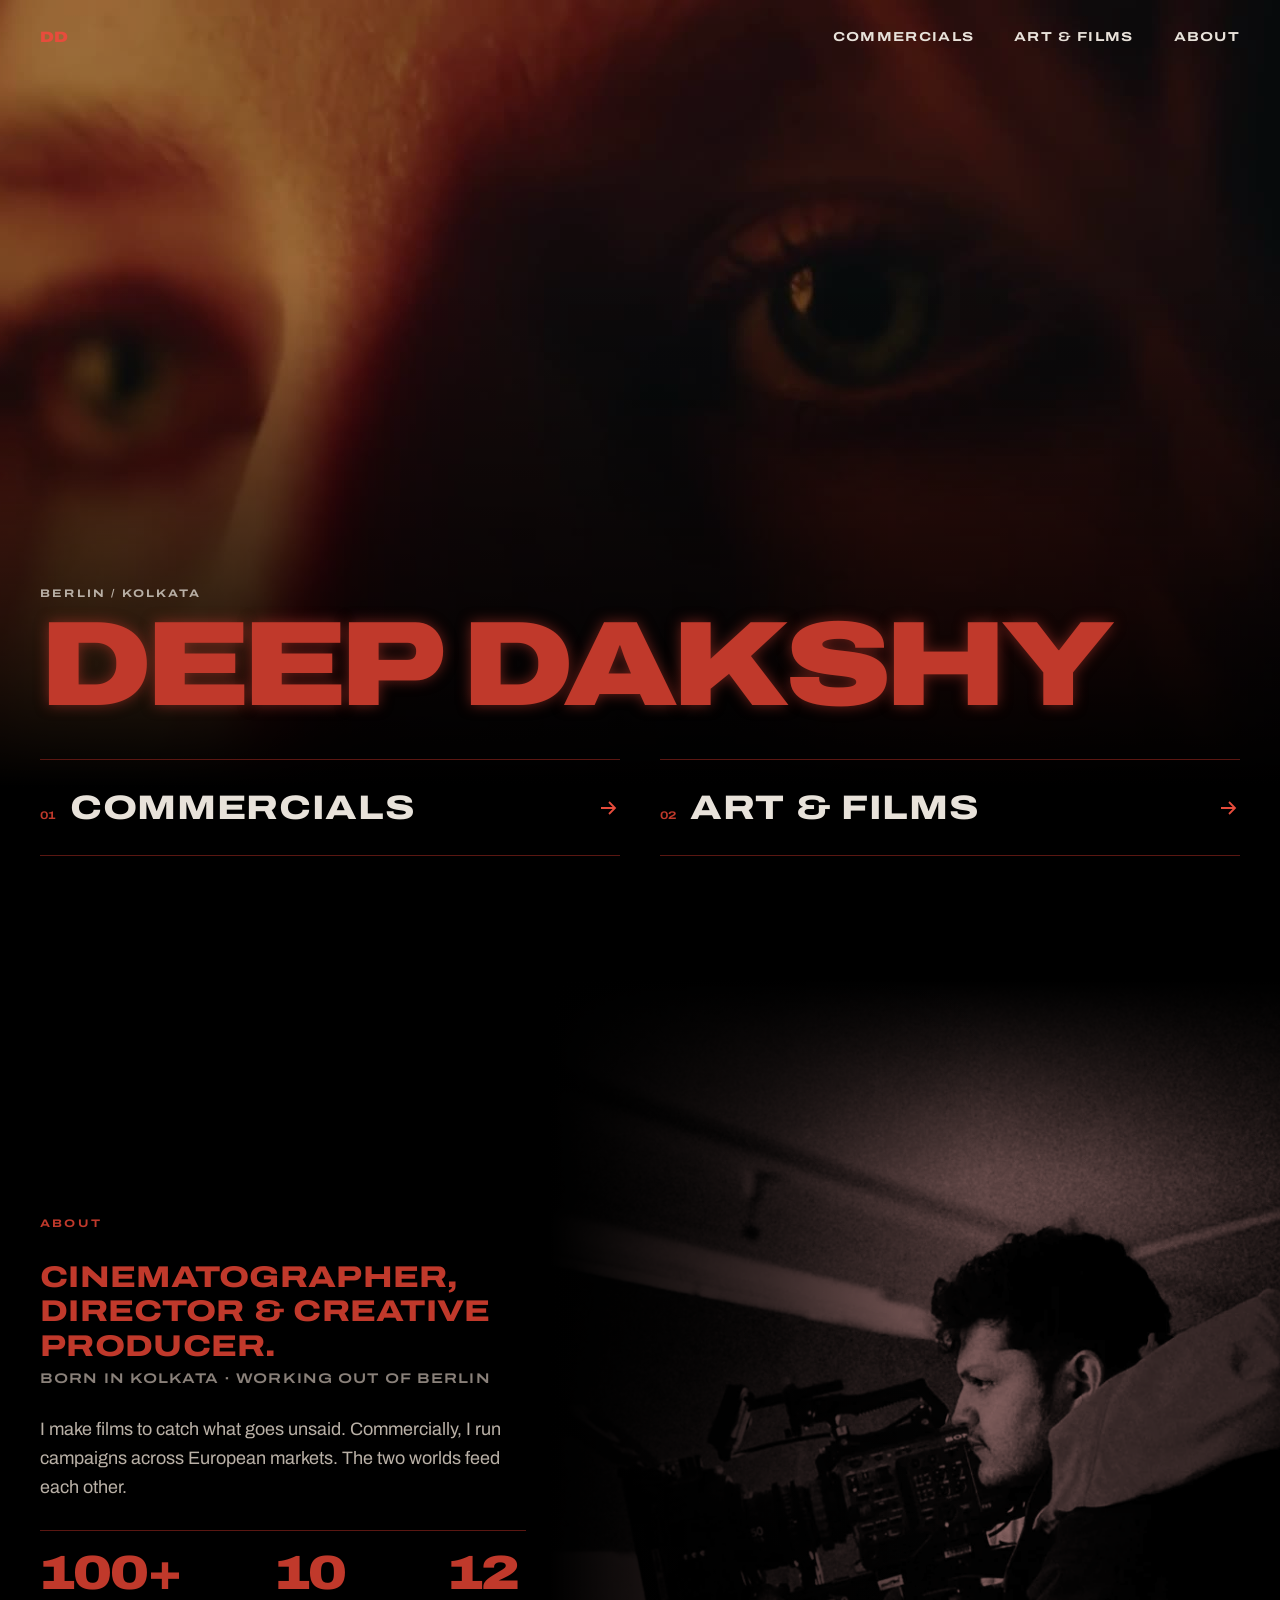
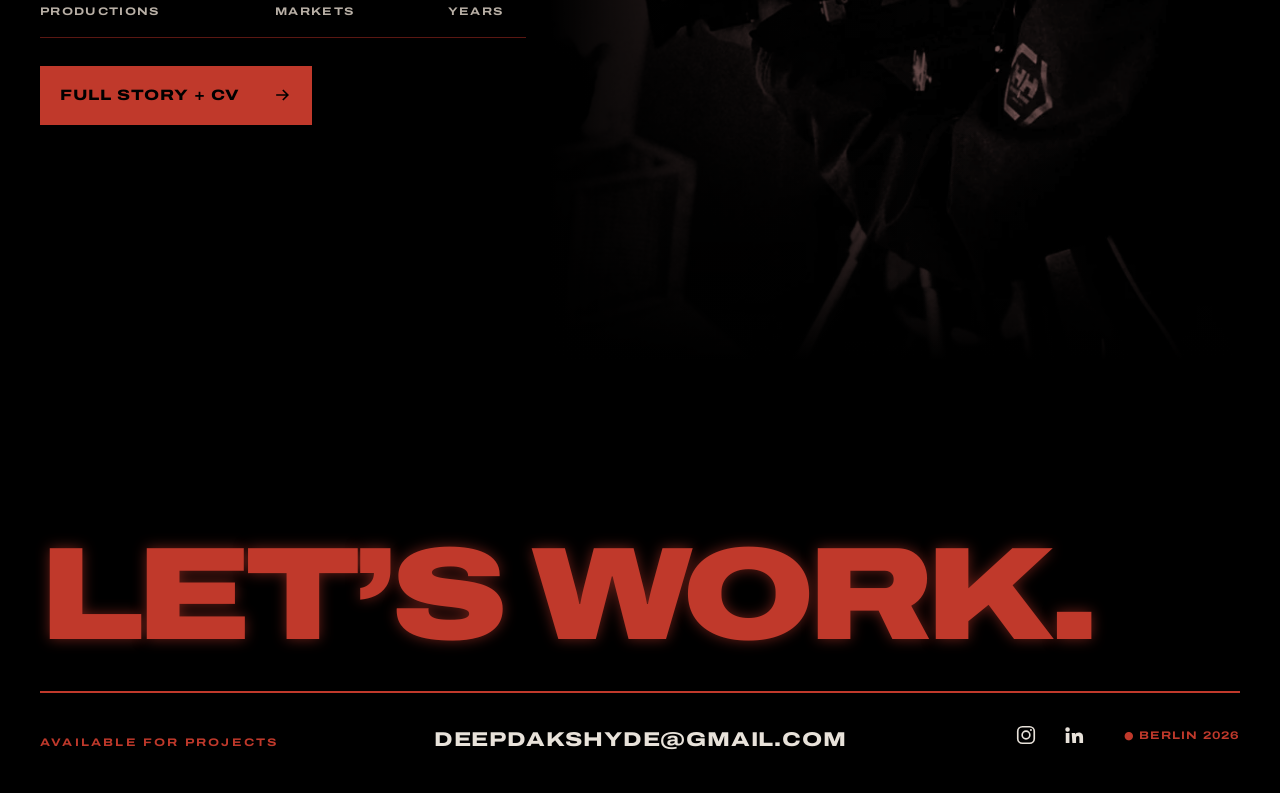
==== commit c6230477: "Add files via upload" ====
--- a/index.html
+++ b/index.html
@@ -76,9 +76,9 @@
       </figure>
       <p class="intro__copy">I make films to catch what goes unsaid. Commercially, I run campaigns across European markets. The two worlds feed each other.</p>
       <div class="stats">
-        <div class="stat"><span class="stat__n">5</span><span class="stat__l">SHORT FILMS</span></div>
-        <div class="stat"><span class="stat__n">34</span><span class="stat__l">FESTIVALS</span></div>
-        <div class="stat"><span class="stat__n">8</span><span class="stat__l">MARKETS</span></div>
+        <div class="stat"><span class="stat__n">100+</span><span class="stat__l">PRODUCTIONS</span></div>
+        <div class="stat"><span class="stat__n">10</span><span class="stat__l">MARKETS</span></div>
+        <div class="stat"><span class="stat__n">12</span><span class="stat__l">YEARS</span></div>
       </div>
       <a class="btn-red" href="about.html" style="align-self:flex-start">FULL STORY + CV
         <svg width="20" height="20" viewBox="0 0 24 24" fill="none" stroke="#000" stroke-width="2" aria-hidden="true"><path d="M5 12h14M13 6l6 6-6 6"/></svg>
--- a/css/site.css
+++ b/css/site.css
@@ -78,11 +78,11 @@
 .btn-more[hidden] { display: none; }
 
 /* ── Home hero ────────────────────────────────────────── */
-.hero { position: relative; min-height: 100vh; min-height: 100svh; overflow: hidden; display: flex; flex-direction: column; }
-.hero__media { position: absolute; inset: 0; width: 100%; height: 100%; object-fit: cover; }
-.hero__shade { position: absolute; inset: 0; background: rgba(0,0,0,.25); }
-.hero__fade { position: absolute; left: 0; right: 0; bottom: 0; height: 70%; background: linear-gradient(to bottom, rgba(0,0,0,0), #000 82%); }
-.hero__body { position: relative; margin-top: auto; padding: 96px var(--pad) 20px; display: flex; flex-direction: column; }
+.hero { position: relative; overflow: hidden; display: flex; flex-direction: column; }
+.hero__media { position: relative; width: 100%; aspect-ratio: 4 / 3; height: auto; object-fit: cover; }
+.hero__shade { position: absolute; top: 0; left: 0; width: 100%; aspect-ratio: 4 / 3; background: rgba(0,0,0,.2); }
+.hero__fade { position: absolute; left: 0; right: 0; top: calc(75vw - 140px); height: 140px; background: linear-gradient(to bottom, rgba(0,0,0,0), #000); }
+.hero__body { position: relative; margin-top: -72px; padding: 0 var(--pad) 20px; display: flex; flex-direction: column; }
 .hero__name { font-size: clamp(56px, 17vw, 168px); margin-top: 12px; }
 .doors { margin-top: 28px; display: grid; border-top: 1px solid var(--line); }
 .door { display: flex; justify-content: space-between; align-items: center; padding: 18px 0; border-bottom: 1px solid var(--line); }
@@ -103,8 +103,8 @@
 .duotone { position: absolute; inset: 0; width: 100%; height: 100%; object-fit: cover; filter: grayscale(1) contrast(1.15) brightness(.75); }
 .duotone-tint { position: absolute; inset: 0; background: var(--tint); mix-blend-mode: multiply; opacity: .5; }
 
-.stats { display: grid; grid-template-columns: repeat(3, minmax(0, 1fr)); border-top: 1px solid var(--line); border-bottom: 1px solid var(--line); }
-.stats--4 { grid-template-columns: repeat(2, minmax(0, 1fr)); }
+.stats { display: grid; grid-template-columns: repeat(3, auto); justify-content: space-between; border-top: 1px solid var(--line); border-bottom: 1px solid var(--line); }
+.stats--4 { grid-template-columns: repeat(2, minmax(0, 1fr)); justify-content: stretch; }
 .stat { padding: 18px 8px 18px 0; display: flex; flex-direction: column; gap: 6px; }
 .stats--4 .stat { border-bottom: 1px solid var(--line); }
 .stat__n { font-weight: 900; font-stretch: 125%; font-size: 36px; line-height: 1; letter-spacing: -.04em; color: var(--red); }
@@ -201,7 +201,10 @@
   .nav__links { gap: 40px; font-size: 13px; letter-spacing: .1em; }
   .nav__links .nav__home { display: inline; }
 
-  .hero__body { padding-bottom: 44px; }
+  .hero { min-height: 100vh; min-height: 100svh; }
+  .hero__media, .hero__shade { position: absolute; inset: 0; width: 100%; height: 100%; aspect-ratio: auto; }
+  .hero__fade { top: auto; bottom: 0; height: 70%; background: linear-gradient(to bottom, rgba(0,0,0,0), #000 82%); }
+  .hero__body { margin-top: auto; padding: 96px var(--pad) 44px; }
   .hero__name { font-size: min(9.4vw, 140px); }
   .br-m { display: none; }
   .doors { grid-template-columns: repeat(2, minmax(0, 1fr)); column-gap: 40px; border-top: 0; margin-top: 44px; }
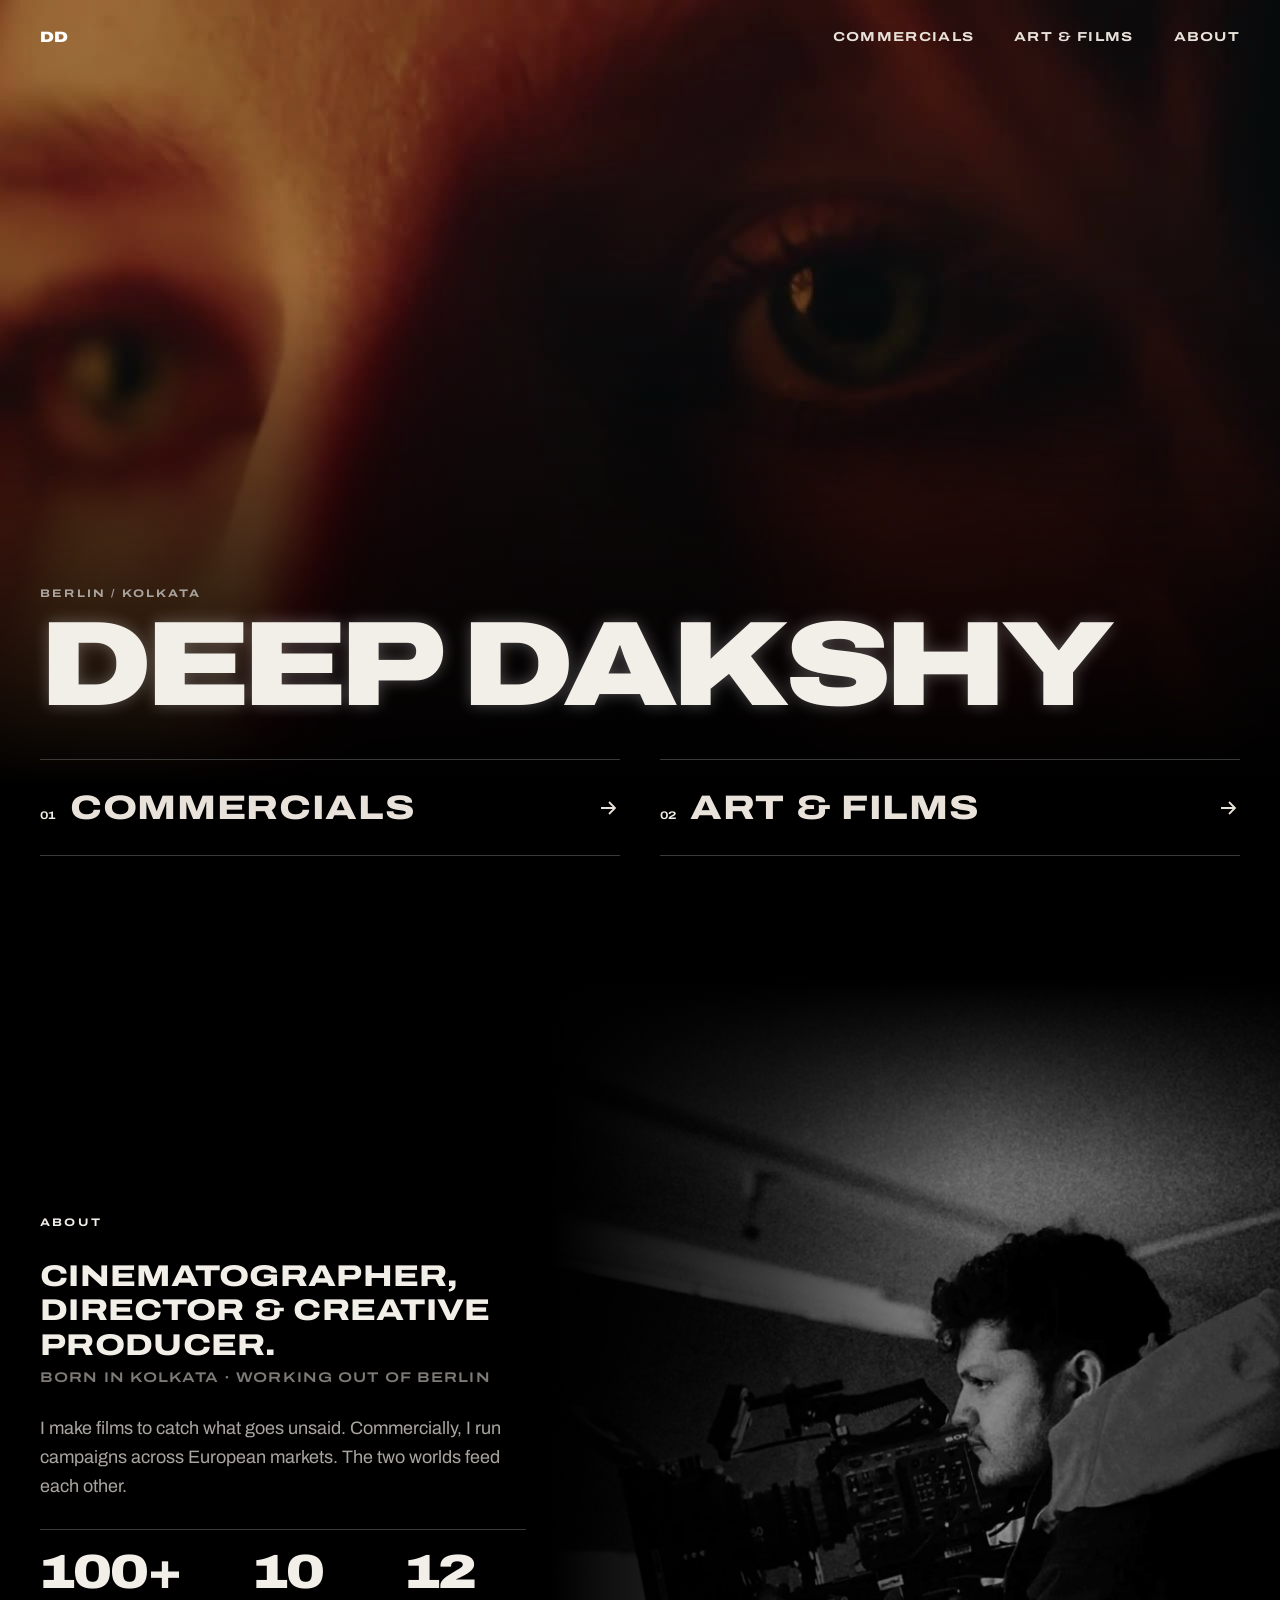
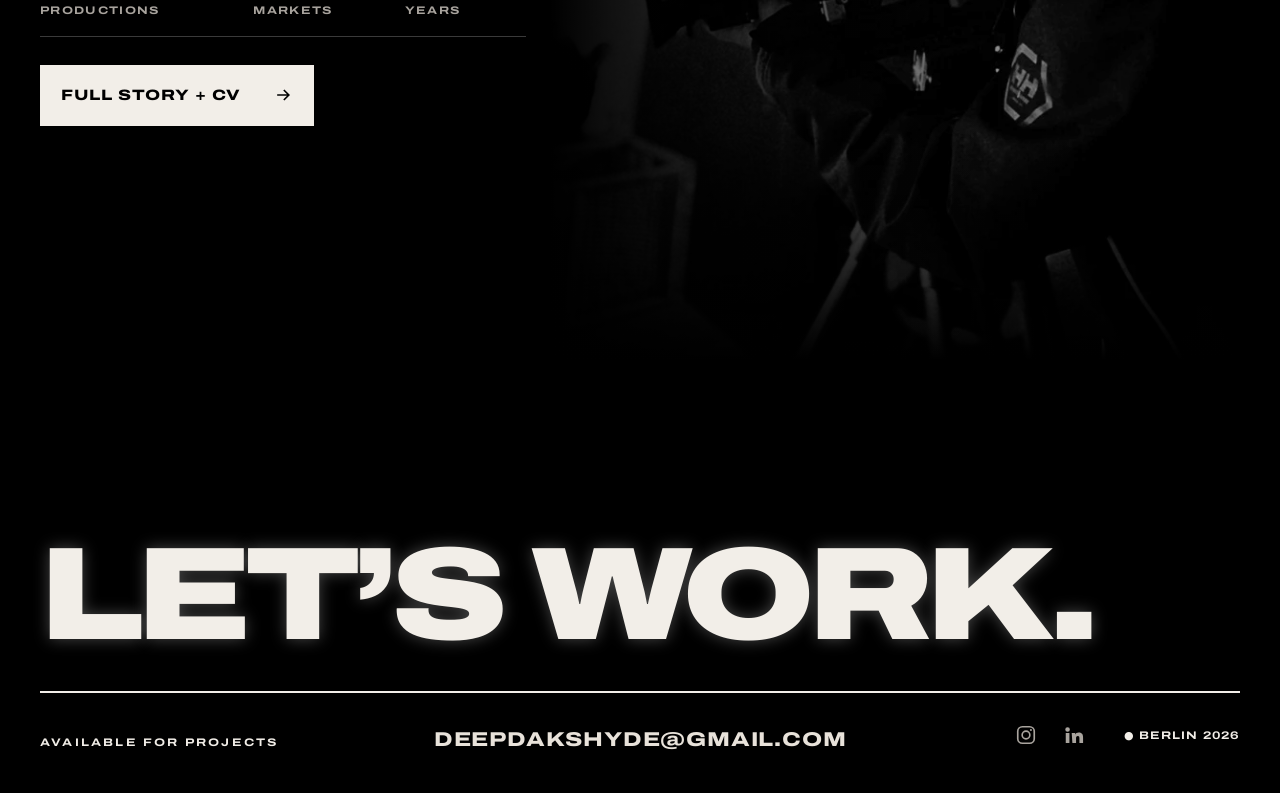
==== commit d3c991b7: "Add files via upload" ====
--- a/index.html
+++ b/index.html
@@ -54,11 +54,11 @@
     <div class="doors">
       <a class="door" href="commercial.html">
         <span><span class="door__num">01</span><span class="door__name">COMMERCIALS</span></span>
-        <svg width="24" height="24" viewBox="0 0 24 24" fill="none" stroke="#E74C3C" stroke-width="1.8" aria-hidden="true"><path d="M5 12h14M13 6l6 6-6 6"/></svg>
+        <svg width="24" height="24" viewBox="0 0 24 24" fill="none" stroke="currentColor" stroke-width="1.8" aria-hidden="true"><path d="M5 12h14M13 6l6 6-6 6"/></svg>
       </a>
       <a class="door" href="art.html">
         <span><span class="door__num">02</span><span class="door__name">ART &amp; FILMS</span></span>
-        <svg width="24" height="24" viewBox="0 0 24 24" fill="none" stroke="#E74C3C" stroke-width="1.8" aria-hidden="true"><path d="M5 12h14M13 6l6 6-6 6"/></svg>
+        <svg width="24" height="24" viewBox="0 0 24 24" fill="none" stroke="currentColor" stroke-width="1.8" aria-hidden="true"><path d="M5 12h14M13 6l6 6-6 6"/></svg>
       </a>
     </div>
     <span class="t-label scroll-cue" aria-hidden="true">Scroll ↓</span>
--- a/css/site.css
+++ b/css/site.css
@@ -3,17 +3,17 @@
 
 :root {
   --bg: #000000;
-  --surface: #140807;
-  --line: #5A1712;
-  --line-dim: #2A0D0A;
-  --red: #C0392B;
-  --red-hot: #E74C3C;
-  --tint: #7A1410;
+  --surface: #121212;
+  --line: #3A3A3A;
+  --line-dim: #1E1E1E;
+  --red: #F2EEE8;
+  --red-hot: #FFFFFF;
+  --tint: #3A3A3A;
   --text: #E8E2DA;
   --text-2: #D4CCC2;
-  --muted: #B9B0A6;
-  --dim: #8A817A;
-  --glow: 0 0 14px rgba(192, 57, 43, .55);
+  --muted: #A9A49E;
+  --dim: #7E7A75;
+  --glow: 0 0 16px rgba(255, 255, 255, .28);
   --pad: 20px;
   --max: 1440px;
 }
@@ -31,7 +31,6 @@
 }
 img, video { display: block; max-width: 100%; }
 a { color: inherit; text-decoration: none; }
-a:hover { color: var(--red-hot); }
 button { font: inherit; color: inherit; background: none; border: 0; padding: 0; cursor: pointer; }
 :focus-visible { outline: 2px solid var(--red-hot); outline-offset: 3px; }
 @media (prefers-reduced-motion: reduce) { html { scroll-behavior: auto; } }
@@ -68,13 +67,11 @@
   padding: 18px 20px; background: var(--red); color: #000;
   font-weight: 800; font-stretch: 125%; font-size: 15px; letter-spacing: .04em;
 }
-.btn-red:hover { background: var(--red-hot); color: #000; }
 .btn-more {
   display: block; width: 100%; margin-top: 8px; padding: 15px 0;
   border: 1.5px solid var(--red); color: var(--text);
   font-weight: 700; font-stretch: 125%; font-size: 11px; letter-spacing: .16em;
 }
-.btn-more:hover { background: var(--red); color: #000; }
 .btn-more[hidden] { display: none; }
 
 /* ── Home hero ────────────────────────────────────────── */
@@ -101,10 +98,10 @@
 .intro__text { display: flex; flex-direction: column; gap: 24px; position: relative; }
 
 .duotone { position: absolute; inset: 0; width: 100%; height: 100%; object-fit: cover; filter: grayscale(1) contrast(1.15) brightness(.75); }
-.duotone-tint { position: absolute; inset: 0; background: var(--tint); mix-blend-mode: multiply; opacity: .5; }
-
-.stats { display: grid; grid-template-columns: repeat(3, auto); justify-content: space-between; border-top: 1px solid var(--line); border-bottom: 1px solid var(--line); }
-.stats--4 { grid-template-columns: repeat(2, minmax(0, 1fr)); justify-content: stretch; }
+.duotone-tint { position: absolute; inset: 0; background: var(--tint); mix-blend-mode: multiply; opacity: .25; }
+
+.stats { display: grid; grid-template-columns: repeat(3, auto); justify-content: space-between; column-gap: 20px; border-top: 1px solid var(--line); border-bottom: 1px solid var(--line); }
+.stats--4 { grid-template-columns: repeat(2, minmax(0, 1fr)); justify-content: stretch; column-gap: 0; }
 .stat { padding: 18px 8px 18px 0; display: flex; flex-direction: column; gap: 6px; }
 .stats--4 .stat { border-bottom: 1px solid var(--line); }
 .stat__n { font-weight: 900; font-stretch: 125%; font-size: 36px; line-height: 1; letter-spacing: -.04em; color: var(--red); }
@@ -128,10 +125,9 @@
 .card__frame { position: relative; aspect-ratio: 16 / 9; background: var(--surface); overflow: hidden; }
 .card--v .card__frame { aspect-ratio: 9 / 16; }
 .card__frame img { width: 100%; height: 100%; object-fit: cover; transition: transform .6s ease, filter .6s ease; }
-.card:hover .card__frame img { transform: scale(1.03); }
 .card__play { position: absolute; right: 12px; bottom: 12px; width: 16px; height: 16px; fill: var(--text); }
 .card__tag { position: absolute; left: 12px; top: 12px; padding: 5px 8px; background: var(--red); color: #000; font-weight: 700; font-stretch: 125%; font-size: 10px; letter-spacing: .12em; text-transform: uppercase; }
-.card__ph { position: absolute; inset: 0; display: flex; align-items: center; justify-content: center; padding: 16px; text-align: center; color: #6E5550; font-weight: 700; font-stretch: 125%; font-size: 11px; letter-spacing: .14em; text-transform: uppercase; }
+.card__ph { position: absolute; inset: 0; display: flex; align-items: center; justify-content: center; padding: 16px; text-align: center; color: #5E5A55; font-weight: 700; font-stretch: 125%; font-size: 11px; letter-spacing: .14em; text-transform: uppercase; }
 .card__meta { display: flex; justify-content: space-between; align-items: baseline; gap: 12px; }
 .card__title { text-transform: uppercase; font-weight: 800; font-stretch: 125%; font-size: 18px; letter-spacing: .03em; line-height: 1.05; }
 .card--v .card__title { font-size: 13px; line-height: 1.15; }
@@ -191,7 +187,6 @@
 .footer__links > div { display: flex; gap: 18px; }
 .footer__links a { padding: 12px 0; }
 .social { display: inline-flex; align-items: center; justify-content: center; min-width: 44px; min-height: 44px; padding: 0 !important; color: var(--text); }
-.social:hover { color: var(--red-hot); }
 .footer__links > div { align-items: center; gap: 4px !important; margin-left: -11px; }
 
 /* ── Desktop ──────────────────────────────────────────── */
@@ -221,9 +216,12 @@
   .intro__figure { position: absolute; top: 0; right: 0; width: 57%; height: 100%; aspect-ratio: auto; }
   .intro__figure::after { content: ""; position: absolute; inset: 0; background: linear-gradient(to right, #000 0%, rgba(0,0,0,.6) 30%, rgba(0,0,0,0) 60%), linear-gradient(to bottom, #000 0%, rgba(0,0,0,0) 20%, rgba(0,0,0,0) 76%, #000 100%); }
   .stat__n { font-size: 48px; }
+  .stats { justify-content: start; column-gap: 64px; }
+
   .stat__l { font-size: 11px; }
-  .stats--4 { grid-template-columns: repeat(4, minmax(0, 1fr)); }
+  .stats--4 { grid-template-columns: repeat(4, auto); justify-content: space-between; column-gap: 32px; }
   .stats--4 .stat { border-bottom: 0; }
+  .stats--4 .stat__l { max-width: 13ch; }
 
   .page-head { padding: 72px var(--pad) 40px; flex-direction: row; justify-content: space-between; align-items: flex-end; }
   .section { padding-top: 88px; }
@@ -259,3 +257,32 @@
   .footer__links { justify-self: end; gap: 28px; font-size: 11px; }
   .footer__links > div { gap: 28px; }
 }
+
+/* ── Hover & focus (only on devices that can hover) ───── */
+.btn-red { border: 1.5px solid var(--red); transition: background .25s ease, color .25s ease; }
+.btn-more { transition: background .25s ease, color .25s ease; }
+.card__frame img { filter: brightness(.82); transition: transform .6s cubic-bezier(.2,.7,.2,1), filter .4s ease; }
+.card__play { transition: transform .3s ease; }
+.door svg, .btn-red svg { transition: transform .3s cubic-bezier(.2,.7,.2,1); }
+.door__name { transition: transform .3s cubic-bezier(.2,.7,.2,1); display: inline-block; }
+.social { color: var(--muted); transition: color .2s ease, transform .2s ease; }
+.nav__links a, .footer__email, .modal__close { background: linear-gradient(currentColor, currentColor) 0 calc(100% - 8px) / 0 1.5px no-repeat; transition: background-size .3s ease, color .2s ease; }
+.footer__email { background-position: 0 100%; }
+
+@media (hover: hover) and (pointer: fine) {
+  .nav__links a:hover, .footer__email:hover, .modal__close:hover { background-size: 100% 1.5px; color: #fff; }
+  .nav__mark:hover { color: #fff; opacity: .7; }
+  .door:hover .door__name { transform: translateX(8px); color: #fff; }
+  .door:hover svg { transform: translateX(6px); }
+  .btn-red:hover { background: transparent; color: var(--red); }
+  .btn-red:hover svg { transform: translateX(4px); stroke: var(--red); }
+  .btn-more:hover { background: var(--red); color: #000; }
+  .card:hover .card__frame img { transform: scale(1.04); filter: brightness(1); }
+  .card:hover .card__play { transform: scale(1.4); }
+  .card:hover .card__title { color: #fff; }
+  .social:hover { color: #fff; transform: translateY(-2px); }
+}
+.card:focus-visible .card__frame img { filter: brightness(1); }
+@media (prefers-reduced-motion: reduce) {
+  .card__frame img, .door__name, .door svg, .btn-red svg, .social { transition: none; }
+}
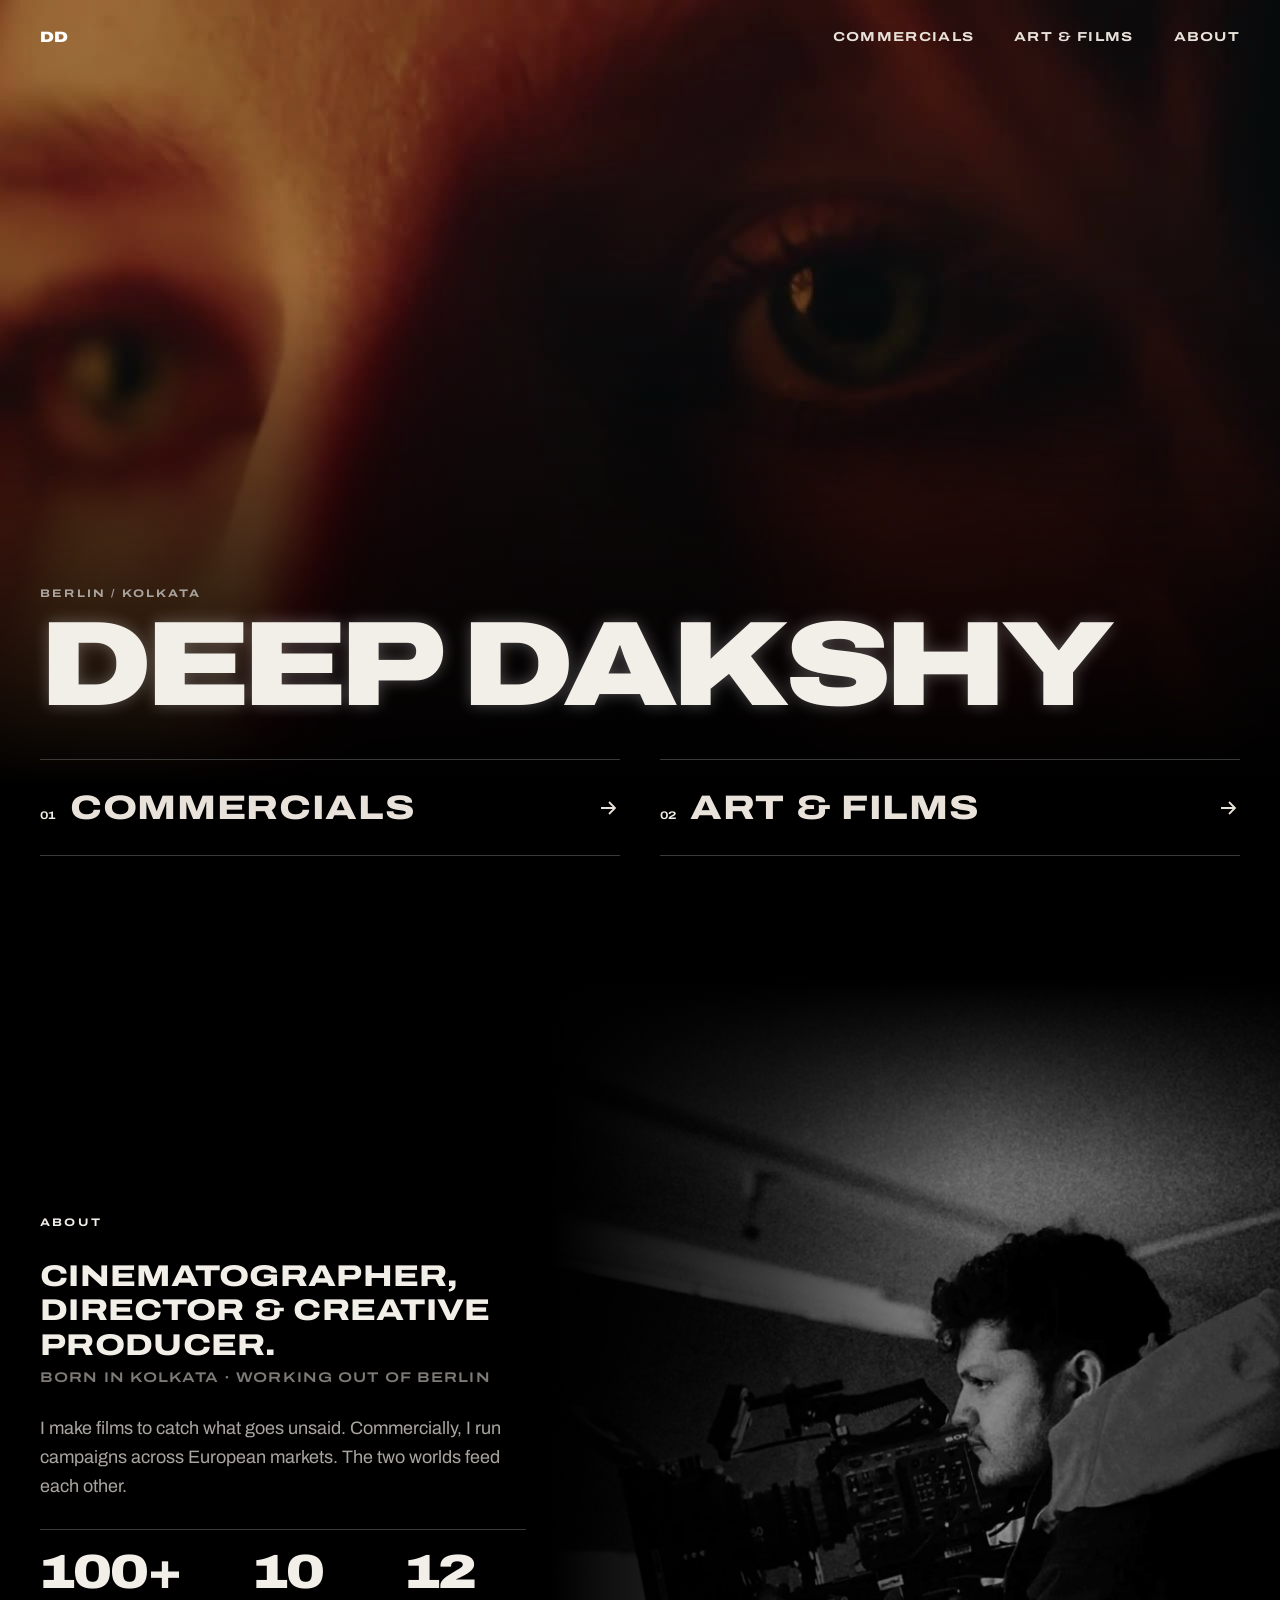
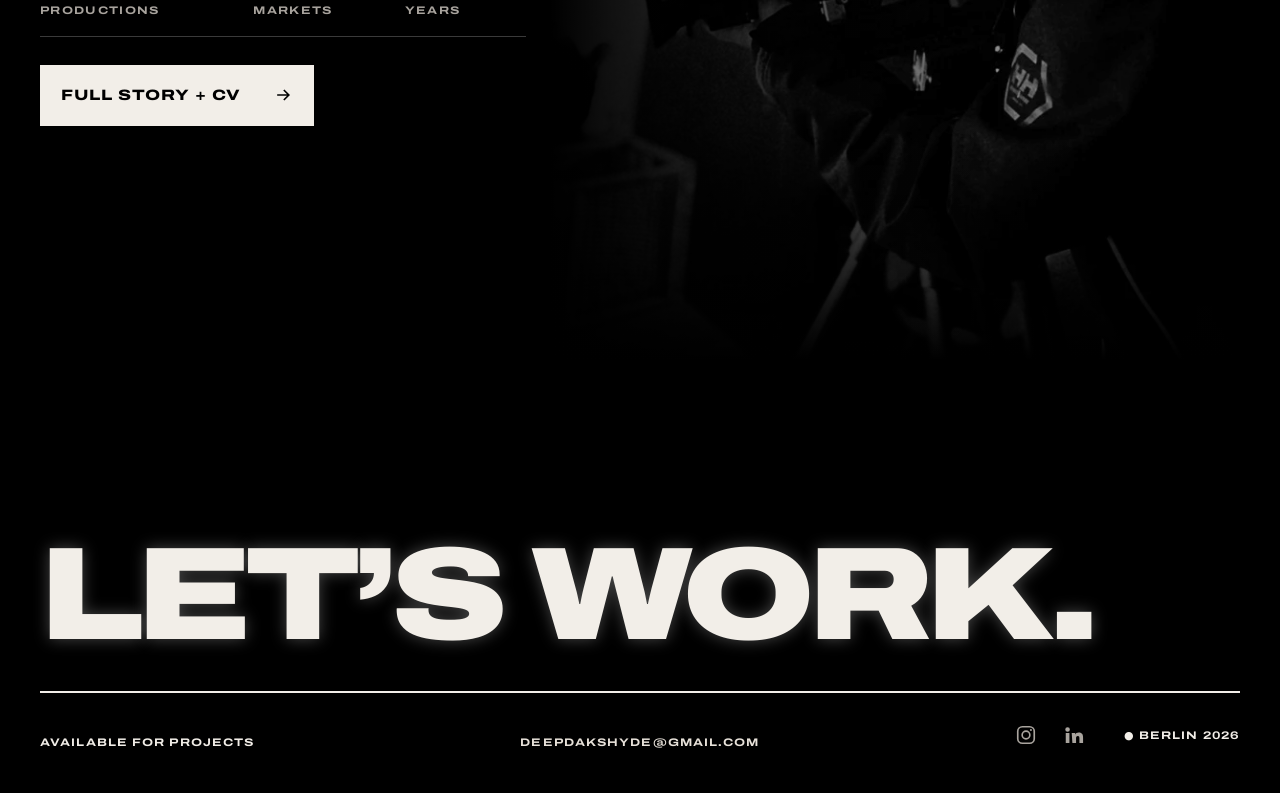
==== commit 4802c80a: "Add files via upload" ====
--- a/index.html
+++ b/index.html
@@ -41,7 +41,9 @@
 
   <nav class="nav nav--overlay" aria-label="Main">
     <a class="nav__mark" href="index.html" aria-label="Deep Dakshy, home">DD</a>
-    <div class="nav__links">
+    <button type="button" class="nav__toggle" aria-expanded="false" aria-controls="site-menu" aria-label="Open menu"><span></span><span></span></button>
+    <div class="nav__links" id="site-menu">
+      <a class="nav__home" href="index.html">HOME</a>
       <a href="commercial.html">COMMERCIALS</a>
       <a href="art.html">ART &amp; FILMS</a>
       <a href="about.html">ABOUT</a>
--- a/css/site.css
+++ b/css/site.css
@@ -182,7 +182,8 @@
 .footer__sign { font-size: clamp(52px, 15vw, 132px); margin-bottom: 18px; }
 .footer__sign--long { font-size: clamp(34px, 8.6vw, 76px); }
 .footer__row { border-top: 2px solid var(--red); padding-top: 14px; display: grid; gap: 10px; }
-.footer__email { font-weight: 800; font-stretch: 125%; font-size: 15px; letter-spacing: .04em; padding: 6px 0; }
+.footer__email { font-weight: 700; font-stretch: 125%; font-size: 10px; letter-spacing: .1em; padding: 12px 0; }
+.footer__row .t-label { font-size: 10px; letter-spacing: .1em; }
 .footer__links { display: flex; justify-content: space-between; align-items: center; font-weight: 700; font-stretch: 125%; font-size: 10px; letter-spacing: .1em; }
 .footer__links > div { display: flex; gap: 18px; }
 .footer__links a { padding: 12px 0; }
@@ -194,7 +195,6 @@
   :root { --pad: 40px; }
   .nav { padding: 14px var(--pad); font-size: 13px; }
   .nav__links { gap: 40px; font-size: 13px; letter-spacing: .1em; }
-  .nav__links .nav__home { display: inline; }
 
   .hero { min-height: 100vh; min-height: 100svh; }
   .hero__media, .hero__shade { position: absolute; inset: 0; width: 100%; height: 100%; aspect-ratio: auto; }
@@ -253,7 +253,8 @@
   .footer { margin-top: 180px; padding-bottom: 36px; gap: 40px; }
   .footer__sign { margin-bottom: 0; }
   .footer__row { grid-template-columns: repeat(3, minmax(0, 1fr)); align-items: baseline; padding-top: 20px; column-gap: 24px; }
-  .footer__email { justify-self: center; font-size: 20px; padding: 0; }
+  .footer__email { justify-self: center; font-size: 11px; padding: 0; }
+  .footer__row .t-label { font-size: 11px; }
   .footer__links { justify-self: end; gap: 28px; font-size: 11px; }
   .footer__links > div { gap: 28px; }
 }
@@ -267,7 +268,8 @@
 .door__name { transition: transform .3s cubic-bezier(.2,.7,.2,1); display: inline-block; }
 .social { color: var(--muted); transition: color .2s ease, transform .2s ease; }
 .nav__links a, .footer__email, .modal__close { background: linear-gradient(currentColor, currentColor) 0 calc(100% - 8px) / 0 1.5px no-repeat; transition: background-size .3s ease, color .2s ease; }
-.footer__email { background-position: 0 100%; }
+.footer__email { background-position: 0 calc(100% - 8px); }
+@media (min-width: 900px) { .footer__email { background-position: 0 100%; } }
 
 @media (hover: hover) and (pointer: fine) {
   .nav__links a:hover, .footer__email:hover, .modal__close:hover { background-size: 100% 1.5px; color: #fff; }
@@ -286,3 +288,41 @@
 @media (prefers-reduced-motion: reduce) {
   .card__frame img, .door__name, .door svg, .btn-red svg, .social { transition: none; }
 }
+
+/* ── Never scroll sideways ────────────────────────────── */
+html, body { overflow-x: clip; }
+.grid-h, .grid-v { grid-template-columns: minmax(0, 1fr); }
+.grid-v { grid-template-columns: repeat(2, minmax(0, 1fr)); }
+.card, .card__meta, .card__title { min-width: 0; }
+.card__title, .card__ph, .page-title, .modal__title, .job__co, .footer__email { overflow-wrap: anywhere; }
+.card__meta { flex-wrap: wrap; row-gap: 6px; }
+.card__sub { white-space: normal; }
+.card__tag { max-width: calc(100% - 24px); white-space: nowrap; overflow: hidden; text-overflow: ellipsis; }
+@media (max-width: 360px) {
+  .nav__links { gap: 10px; font-size: 9.5px; letter-spacing: .04em; }
+}
+@media (min-width: 900px) {
+  .grid-h { grid-template-columns: repeat(2, minmax(0, 1fr)); }
+  .grid-v { grid-template-columns: repeat(4, minmax(0, 1fr)); }
+}
+
+/* ── Mobile menu ──────────────────────────────────────── */
+.nav__toggle { display: none; }
+@media (max-width: 899px) {
+  .nav { z-index: 30; }
+  .nav__toggle { display: inline-flex; flex-direction: column; justify-content: center; gap: 7px; width: 44px; height: 44px; margin-right: -10px; padding: 0 10px; position: relative; z-index: 2; }
+  .nav__toggle span { display: block; height: 2px; width: 100%; background: var(--text); transition: transform .3s ease; }
+  .nav.is-open .nav__toggle span:first-child { transform: translateY(4.5px) rotate(45deg); }
+  .nav.is-open .nav__toggle span:last-child { transform: translateY(-4.5px) rotate(-45deg); }
+  .nav__links { position: fixed; inset: 0; z-index: 1; display: flex; flex-direction: column; justify-content: center; gap: 6px; padding: 0 var(--pad); background: #000; font-weight: 800; font-stretch: 125%; font-size: clamp(28px, 9vw, 40px); letter-spacing: -.01em; opacity: 0; visibility: hidden; transition: opacity .3s ease, visibility .3s; }
+  .nav__links a { padding: 10px 0; background: none !important; }
+  .nav__links .nav__home { display: block; }
+  .nav.is-open .nav__links { opacity: 1; visibility: visible; }
+  .nav.is-open .nav__mark { position: relative; z-index: 2; }
+  .nav--overlay.is-open { background: transparent; }
+
+  /* Home: first screen ends exactly at the scroll cue */
+  .hero { min-height: 100vh; min-height: 100svh; }
+  .hero__body { flex: 1; }
+  .scroll-cue { margin-top: auto; padding-top: 24px; }
+}
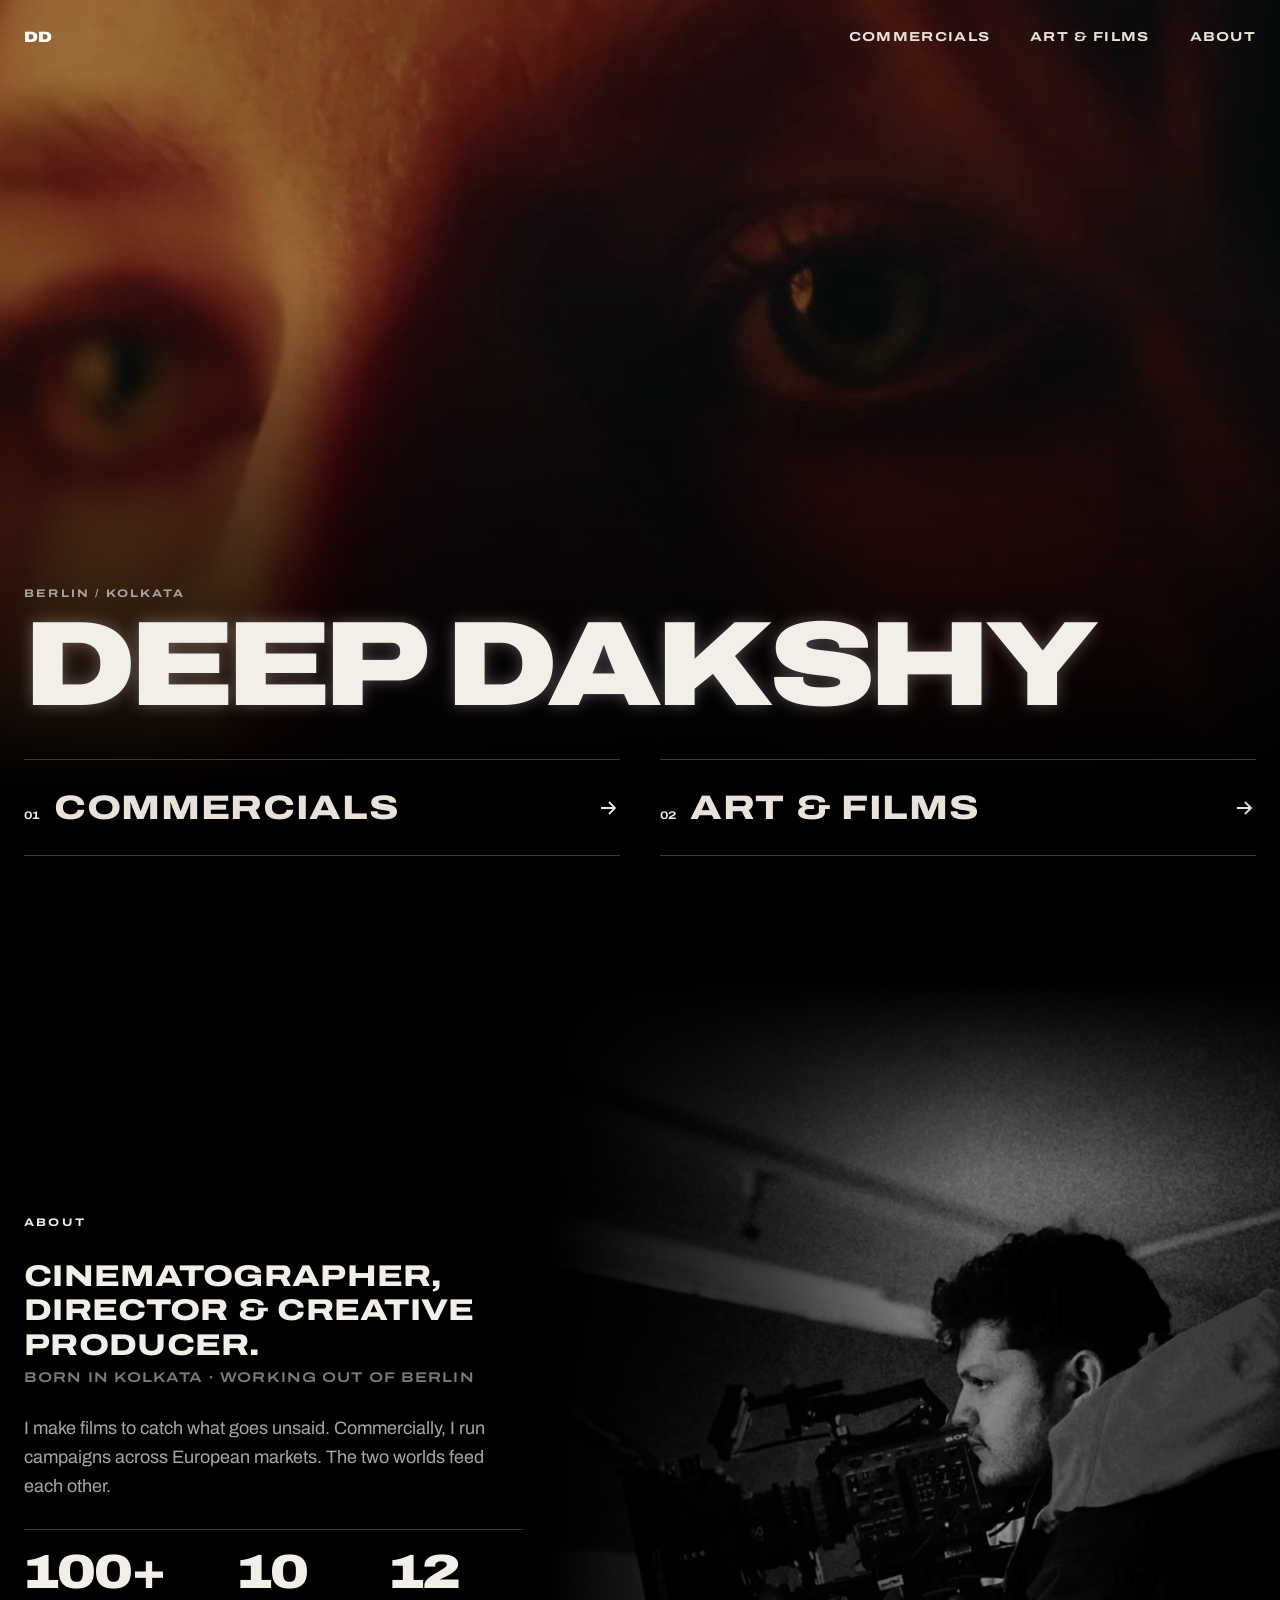
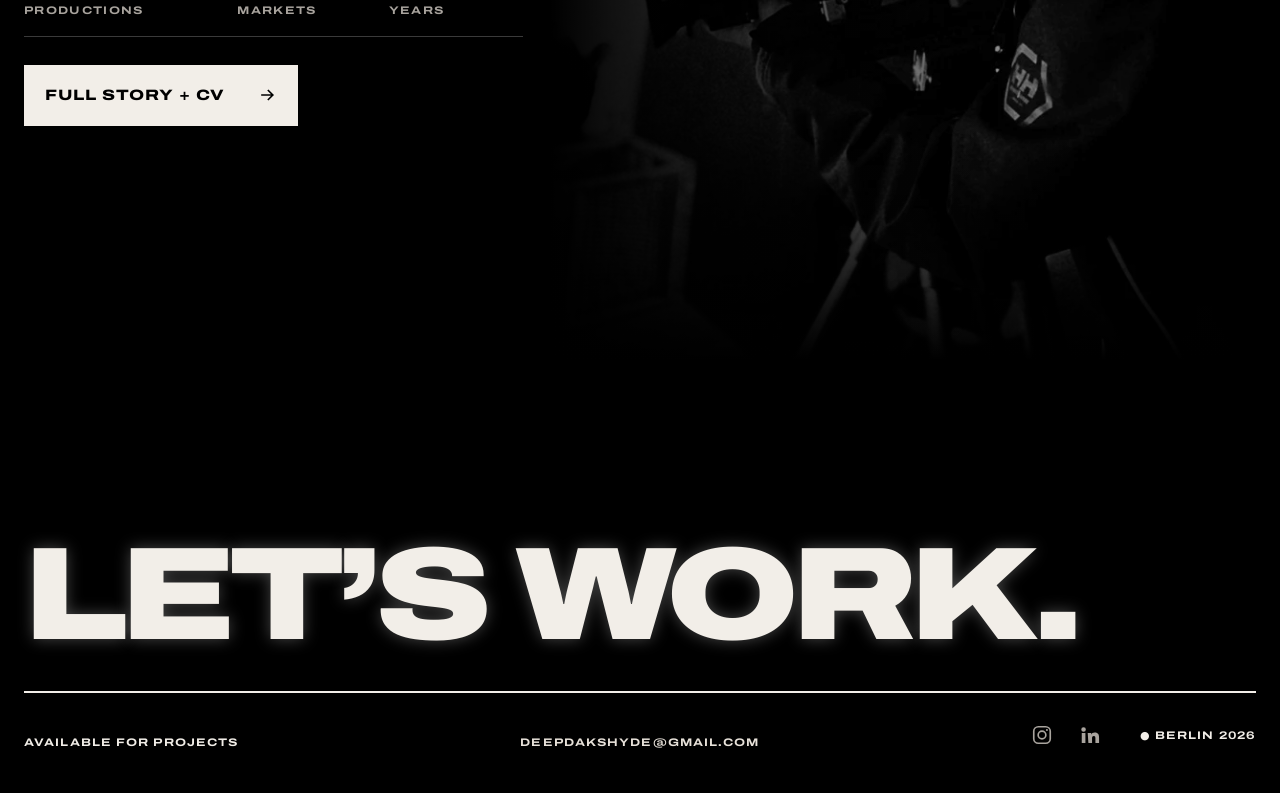
==== commit 217d1c11: "Add files via upload" ====
--- a/index.html
+++ b/index.html
@@ -28,7 +28,7 @@
   <link href="https://fonts.googleapis.com/css2?family=Archivo:wdth,wght@62..125,400..900&display=swap" rel="stylesheet">
   <link rel="stylesheet" href="css/site.css">
   <script type="application/ld+json">
-  {"@context":"https://schema.org","@type":"Person","name":"Deep Dakshy","url":"https://deepdakshy.com","sameAs":["https://www.instagram.com/de3pdakshy/","https://www.linkedin.com/in/deep-dakshy-a23316113/"],"jobTitle":["Cinematographer","Director","Creative Producer"],"address":{"@type":"PostalAddress","addressLocality":"Berlin","addressCountry":"DE"},"alumniOf":{"@type":"EducationalOrganization","name":"MET Film School"}}
+  {"@context":"https://schema.org","@type":"Person","name":"Deep Dakshy","url":"https://deepdakshy.com","sameAs":["https://www.instagram.com/deedakshy/","https://www.linkedin.com/in/deep-dakshy-a23316113/"],"jobTitle":["Cinematographer","Director","Creative Producer"],"address":{"@type":"PostalAddress","addressLocality":"Berlin","addressCountry":"DE"},"alumniOf":{"@type":"EducationalOrganization","name":"MET Film School"}}
   </script>
 </head>
 <body data-page="home">
@@ -99,7 +99,7 @@
     <span class="t-label t-red">Available for projects</span>
     <a class="footer__email" href="mailto:deepdakshyde@gmail.com" data-email-text>DEEPDAKSHYDE@GMAIL.COM</a>
     <div class="footer__links">
-      <div><a class="social" href="https://www.instagram.com/de3pdakshy/" rel="noopener" aria-label="Instagram"><svg viewBox="0 0 24 24" width="22" height="22" fill="none" stroke="currentColor" stroke-width="1.8" aria-hidden="true"><rect x="3" y="3" width="18" height="18" rx="5"/><circle cx="12" cy="12" r="4.2"/><circle cx="17.4" cy="6.6" r="1.1" fill="currentColor" stroke="none"/></svg></a><a class="social" href="https://www.linkedin.com/in/deep-dakshy-a23316113/" rel="noopener" aria-label="LinkedIn"><svg viewBox="0 0 24 24" width="22" height="22" fill="currentColor" aria-hidden="true"><path d="M4.98 3.5a2.5 2.5 0 1 1 0 5 2.5 2.5 0 0 1 0-5zM3 9.75h4v11H3zM9.5 9.75h3.8v1.6h.06c.53-.95 1.83-1.95 3.77-1.95 4.03 0 4.77 2.5 4.77 5.75v5.6h-4v-4.96c0-1.18-.02-2.7-1.7-2.7-1.7 0-1.96 1.26-1.96 2.6v5.06h-4z"/></svg></a></div>
+      <div><a class="social" href="https://www.instagram.com/deedakshy/" rel="noopener" aria-label="Instagram"><svg viewBox="0 0 24 24" width="22" height="22" fill="none" stroke="currentColor" stroke-width="1.8" aria-hidden="true"><rect x="3" y="3" width="18" height="18" rx="5"/><circle cx="12" cy="12" r="4.2"/><circle cx="17.4" cy="6.6" r="1.1" fill="currentColor" stroke="none"/></svg></a><a class="social" href="https://www.linkedin.com/in/deep-dakshy-a23316113/" rel="noopener" aria-label="LinkedIn"><svg viewBox="0 0 24 24" width="22" height="22" fill="currentColor" aria-hidden="true"><path d="M4.98 3.5a2.5 2.5 0 1 1 0 5 2.5 2.5 0 0 1 0-5zM3 9.75h4v11H3zM9.5 9.75h3.8v1.6h.06c.53-.95 1.83-1.95 3.77-1.95 4.03 0 4.77 2.5 4.77 5.75v5.6h-4v-4.96c0-1.18-.02-2.7-1.7-2.7-1.7 0-1.96 1.26-1.96 2.6v5.06h-4z"/></svg></a></div>
       <span class="t-red">● BERLIN <span data-year>2026</span></span>
     </div>
   </div>
--- a/css/site.css
+++ b/css/site.css
@@ -326,3 +326,36 @@
   .hero__body { flex: 1; }
   .scroll-cue { margin-top: auto; padding-top: 24px; }
 }
+
+/* ── /hi link page (QR on business cards) — fits one phone screen ── */
+.hi__wrap { max-width: 520px; margin: 0 auto; padding: 0 var(--pad); height: 100vh; height: 100svh; min-height: 520px; display: flex; flex-direction: column; }
+.hi__top { display: flex; justify-content: space-between; align-items: center; padding: 4px 0; }
+.hi__head { padding-top: clamp(8px, 3vh, 32px); display: flex; flex-direction: column; gap: 8px; }
+.hi__head > .t-label { display: none; }
+.hi__name { font-size: clamp(44px, 14vw, 76px); }
+.hi__role { margin: 4px 0 0; font-weight: 700; font-stretch: 125%; font-size: clamp(9.5px, 3vw, 11.5px); letter-spacing: .12em; color: var(--text-2); }
+.hi__save { margin-top: clamp(10px, 2.2vh, 20px); width: 100%; padding: 15px 18px; font-size: 14px; }
+.hi__latest { padding-top: clamp(16px, 3.4vh, 32px); }
+.hi__label { margin: 0 0 10px; color: var(--muted); }
+.hi .grid-h, .hi__grid { display: grid; grid-template-columns: repeat(2, minmax(0, 1fr)); gap: 10px; }
+.hi .card { gap: 8px; }
+.hi .card__title { font-size: 12px; line-height: 1.15; }
+.hi .card__meta { flex-direction: column; gap: 3px; }
+.hi .card__sub { font-size: 9px; }
+.hi .card__play { width: 12px; height: 12px; right: 8px; bottom: 8px; }
+.hi__links { margin-top: clamp(16px, 3.4vh, 32px); border-top: 1px solid var(--line); }
+.hi__link { display: flex; justify-content: space-between; align-items: center; min-height: 44px; padding: 0; border-bottom: 1px solid var(--line); font-weight: 800; font-stretch: 125%; font-size: 15px; letter-spacing: .04em; }
+.hi__link svg { flex: none; transition: transform .3s cubic-bezier(.2,.7,.2,1); }
+@media (hover: hover) and (pointer: fine) { .hi__link:hover { color: #fff; } .hi__link:hover svg { transform: translate(3px, -3px); } }
+.hi__foot { margin-top: auto; padding: 14px 0 16px; display: flex; justify-content: space-between; }
+.hi__foot .t-label { font-size: 9.5px; letter-spacing: .1em; }
+@media (min-width: 900px) { :root { --pad: 24px; } .hi__top { padding: 14px 0; } }
+@media (max-height: 780px) {
+  .hi__name { font-size: clamp(40px, 12.5vw, 64px); }
+  .hi__head { padding-top: 6px; gap: 6px; }
+  .hi__save { padding: 13px 18px; margin-top: 10px; }
+  .hi__latest, .hi__links { padding-top: 0; margin-top: 18px; }
+  .hi__latest { margin-top: 16px; }
+  .hi__link { min-height: 40px; font-size: 14px; }
+  .hi__foot { padding: 10px 0 12px; }
+}
